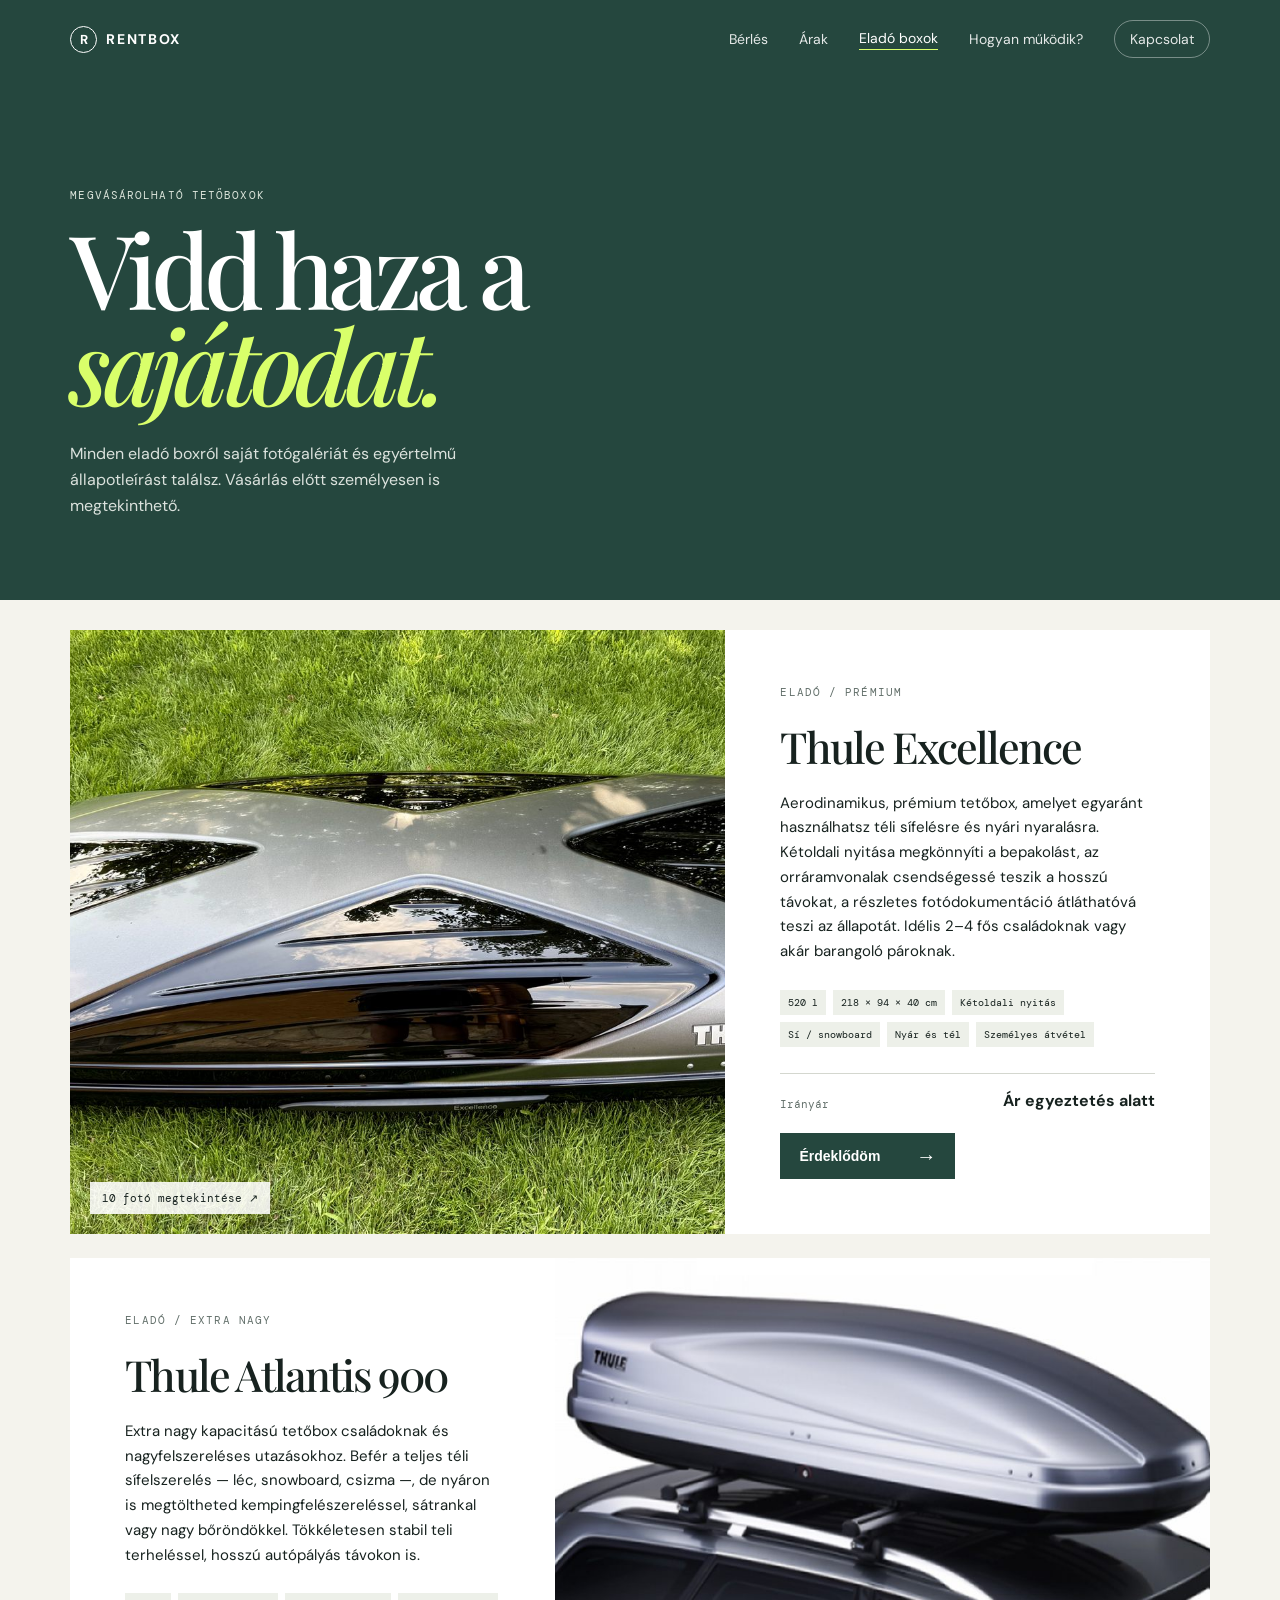
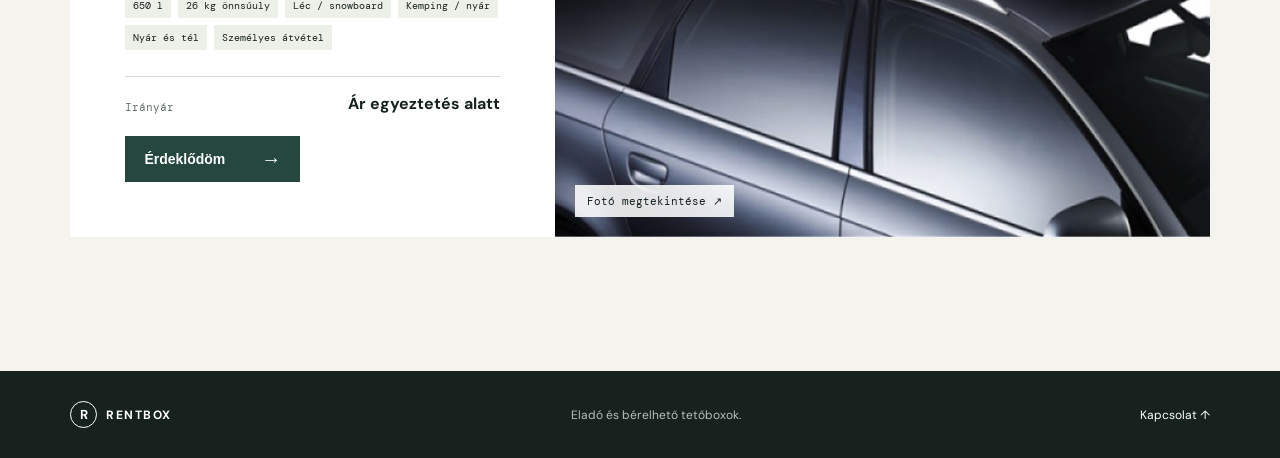
==== elado.html @ 65884060 "Initial commit: RentBox — Thule tetőbox bérlő és eladó weboldal" ====
<!doctype html>
<html lang="hu">
  <head>
    <meta charset="UTF-8" />
    <meta name="viewport" content="width=device-width, initial-scale=1.0" />
    <meta name="description" content="Eladó Thule tetőboxok a RENTBOX kínálatából." />
    <title>Eladó tetőboxok — RENTBOX</title>
    <link rel="stylesheet" href="styles.css" />
  </head>
  <body class="sales-page">
    <header class="site-header">
      <a class="brand" href="index.html" aria-label="Rentbox főoldal"><span class="brand-mark">R</span>RENTBOX</a>
      <button class="nav-toggle" type="button" aria-expanded="false" aria-controls="navigation"><span></span><span></span></button>
      <nav id="navigation"><a href="index.html#boxok">Bérlés</a><a href="index.html#arak">Árak</a><a href="elado.html" class="nav-active">Eladó boxok</a><a href="index.html#hogyan">Hogyan működik?</a><a href="index.html#kapcsolat" class="nav-contact">Kapcsolat</a></nav>
    </header>
    <main>
      <section class="sales-hero"><p class="eyebrow">MEGVÁSÁROLHATÓ TETŐBOXOK</p><h1>Vidd haza a<br /><em>sajátodat.</em></h1><p>Minden eladó boxról saját fotógalériát és egyértelmű állapotleírást találsz. Vásárlás előtt személyesen is megtekinthető.</p></section>
      <section class="sales-list">
        <article class="sale-item">
          <button class="sale-photo gallery-open" data-gallery="excellence" type="button"><img src="images/web/IMG_8900.jpg" alt="Thule Excellence tetőbox" /><span>10 fotó megtekintése ↗</span></button>
          <div class="sale-copy"><p class="eyebrow">ELADÓ / PRÉMIUM</p><h2>Thule Excellence</h2><p class="sale-description">Aerodinamikus, prémium tetőbox, amelyet egyaránt használhatsz téli sífelésre és nyári nyaralásra. Kétoldali nyitása megkönnyíti a bepakolást, az orráramvonalak csendségessé teszik a hosszú távokat, a részletes fotódokumentáció átláthatóvá teszi az állapotát. Idélis 2–4 fős családoknak vagy akár barangoló pároknak.</p><div class="sale-meta"><span>520 l</span><span>218 × 94 × 40 cm</span><span>Kétoldali nyitás</span><span>Sí / snowboard</span><span>Nyár és tél</span><span>Személyes átvétel</span></div><div class="sale-price"><span>Irányár</span><strong>Ár egyeztetés alatt</strong></div><button class="button button-dark sale-inquiry" data-product="Thule Excellence" type="button">Érdeklődöm <span>→</span></button></div>
        </article>
        <article class="sale-item alternate">
          <button class="sale-photo gallery-open" data-gallery="atlantis" type="button"><img src="images/web/atlantis-900.jpg" alt="Thule Atlantis 900 tetőbox" /><span>Fotó megtekintése ↗</span></button>
          <div class="sale-copy"><p class="eyebrow">ELADÓ / EXTRA NAGY</p><h2>Thule Atlantis 900</h2><p class="sale-description">Extra nagy kapacitású tetőbox családoknak és nagyfelszereléses utazásokhoz. Befér a teljes téli sífelszerelés — léc, snowboard, csizma —, de nyáron is megtöltheted kempingfelészereléssel, sátrankal vagy nagy bőröndökkel. Tökkéletesen stabil teli terheléssel, hosszú autópályás távokon is.</p><div class="sale-meta"><span>650 l</span><span>26 kg önnsúuly</span><span>Léc / snowboard</span><span>Kemping / nyár</span><span>Nyár és tél</span><span>Személyes átvétel</span></div><div class="sale-price"><span>Irányár</span><strong>Ár egyeztetés alatt</strong></div><button class="button button-dark sale-inquiry" data-product="Thule Atlantis 900" type="button">Érdeklődöm <span>→</span></button></div>
        </article>
      </section>
    </main>
    <footer><a class="brand" href="index.html"><span class="brand-mark">R</span>RENTBOX</a><p>Eladó és bérelhető tetőboxok.</p><a href="index.html#kapcsolat">Kapcsolat ↑</a></footer>
    <dialog class="image-modal" id="image-modal"><button class="modal-close" type="button" aria-label="Kép bezárása">×</button><button class="gallery-nav gallery-prev" type="button" aria-label="Előző kép">←</button><img src="" alt="" /><button class="gallery-nav gallery-next" type="button" aria-label="Következő kép">→</button><p class="gallery-counter"></p></dialog>
    <script src="script.js"></script>
  </body>
</html>
---- styles.css ----
@import url('https://fonts.googleapis.com/css2?family=DM+Mono&family=DM+Sans:opsz,wght@9..40,400;9..40,500;9..40,600;9..40,700&family=Playfair+Display:ital,wght@0,500;0,600;1,500;1,600&display=swap');
:root{--ink:#17221f;--paper:#f4f3ed;--green:#25473e;--acid:#d9ff6a;--line:#d4d7cf;--muted:#63706b}*{box-sizing:border-box}html{scroll-behavior:smooth}body{margin:0;background:var(--paper);color:var(--ink);font-family:'DM Sans',sans-serif}a{color:inherit;text-decoration:none}.site-header{height:78px;display:flex;align-items:center;justify-content:space-between;padding:0 5.5vw;position:absolute;width:100%;z-index:5;color:#fff}.brand{font-weight:700;letter-spacing:.12em;font-size:14px;display:flex;align-items:center;gap:9px}.brand-mark{height:27px;width:27px;border:1px solid currentColor;border-radius:50%;display:grid;place-items:center;font-size:13px;letter-spacing:0}nav{display:flex;align-items:center;gap:31px;font-size:14px}nav a{opacity:.88}nav a:hover{opacity:1}.nav-contact{border:1px solid #ffffff70;border-radius:20px;padding:9px 15px}.nav-toggle{display:none}.hero{height:min(790px,100svh);min-height:620px;position:relative;color:white;overflow:hidden}.hero-photo{position:absolute;inset:0;background:url('https://images.unsplash.com/photo-1504215680853-026ed2a45def?auto=format&fit=crop&w=2000&q=85') center/cover;animation:drift 16s ease-in-out infinite alternate}.hero-overlay{position:absolute;inset:0;background:linear-gradient(90deg,rgba(13,27,23,.82) 0%,rgba(13,27,23,.47) 44%,rgba(13,27,23,.08) 75%),linear-gradient(0deg,rgba(13,27,23,.25),transparent 40%)}.hero-content{position:relative;z-index:1;padding:clamp(155px,23vh,210px) 5.5vw 0;max-width:810px}.eyebrow{font:11px 'DM Mono',monospace;letter-spacing:.1em;color:var(--muted);margin:0 0 18px}.eyebrow.light{color:#dce5db}.hero h1,h2{font-family:'Playfair Display',serif;font-weight:500;letter-spacing:-.045em}.hero h1{font-size:clamp(54px,7vw,102px);line-height:.99;margin:0}.hero h1 em{color:var(--acid);font-weight:500}.hero-copy{font-size:17px;line-height:1.6;max-width:490px;margin:29px 0 35px;color:#edf2eb}.button{display:inline-flex;align-items:center;gap:36px;padding:15px 19px;font-size:14px;font-weight:600;border:0;cursor:pointer;transition:transform .25s,background .25s}.button:hover{transform:translateY(-3px)}.button span{font-size:20px;line-height:12px}.button-light{background:var(--acid);color:var(--ink)}.button-dark{background:var(--green);color:#fff}.scroll-note{position:absolute;z-index:1;bottom:35px;left:5.5vw;font:10px 'DM Mono';letter-spacing:.08em;display:flex;align-items:center;gap:12px}.scroll-note span{width:35px;height:1px;background:#fff}.section-padding{padding:116px 5.5vw}.intro{background:#e9ece3}.intro-grid{display:grid;grid-template-columns:1fr 1fr;gap:12vw;align-items:end}.intro h2,.section-heading h2,.contact h2{font-size:clamp(41px,5vw,72px);line-height:1.04;margin:0}.intro-grid p{font-size:18px;line-height:1.65;max-width:470px;margin:0}.boxes{padding-bottom:76px}.section-heading{display:flex;justify-content:space-between;gap:50px;align-items:end;margin-bottom:48px}.section-heading>p{max-width:350px;font-size:14px;line-height:1.6;color:var(--muted);margin:0}.product-grid{display:grid;grid-template-columns:1fr 1fr;gap:20px}.product-card{padding:20px;background:#fff}.product-visual{height:310px;position:relative;overflow:hidden;isolation:isolate}.visual-excellence{background:linear-gradient(145deg,#d6dfd6,#a8b9ae)}.visual-atlantis{background:linear-gradient(145deg,#cdd2cc,#9da9a0)}.product-visual:after{content:'';position:absolute;inset:auto -10% -18%;height:45%;background:#193b32;transform:rotate(-7deg);z-index:-1}.product-number{font:12px 'DM Mono';position:absolute;top:17px;left:17px}.roofbox-shape{position:absolute;width:69%;height:35%;border-radius:65% 42% 25% 18%/90% 87% 20% 25%;background:linear-gradient(155deg,#4f5955,#111918 60%,#52635c);top:30%;left:16%;transform:rotate(-8deg);box-shadow:0 24px 23px #10251d75}.visual-atlantis .roofbox-shape{width:75%;height:42%;top:27%;left:11%;border-radius:53% 34% 19% 16%/85% 90% 19% 30%;background:linear-gradient(160deg,#485451,#121b19 64%,#3d4b46)}.roofbox-shape:before{content:'';position:absolute;inset:9% 4% 18%;border-radius:inherit;background:linear-gradient(180deg,#6e7973,#273330 52%,#101514)}.roofbox-shape i{position:absolute;height:4px;width:61%;background:#a5b8aa;bottom:3px;left:22%;transform:skew(-35deg);z-index:1}.product-details{display:flex;justify-content:space-between;align-items:end;padding:22px 0 16px;border-bottom:1px solid var(--line)}.product-details .eyebrow{margin:0 0 8px}.product-details h3{font-size:25px;letter-spacing:-.045em;margin:0}.arrow{font-size:24px}.specs{display:flex;flex-wrap:wrap;gap:8px;padding:16px 0}.specs span{font:10px 'DM Mono';padding:6px 8px;background:#edf0e9;color:#44514c}.text-link{border:0;background:none;padding:0 0 2px;border-bottom:1px solid var(--ink);font:600 14px 'DM Sans';cursor:pointer}.text-link span{margin-left:20px}.product-desc{font-size:13px;line-height:1.65;color:var(--muted);margin:12px 0 0;padding-bottom:12px;border-bottom:1px solid var(--line)}.product-note{font-size:12px;color:var(--muted);line-height:1.6;margin:28px 0 0}.steps{background:var(--green);color:#fff}.steps h2{font-size:clamp(39px,5vw,68px);max-width:650px;line-height:1.05;margin:0 0 70px}.steps-grid{display:grid;grid-template-columns:repeat(3,1fr);border-top:1px solid #ffffff40}.steps-grid article{padding:25px 30px 0 0;min-height:190px;border-right:1px solid #ffffff40}.steps-grid article+article{padding-left:30px}.steps-grid article:last-child{border:0}.steps-grid span{font:11px 'DM Mono';color:var(--acid)}.steps-grid h3{font-size:22px;margin:27px 0 10px}.steps-grid p{margin:0;font-size:14px;line-height:1.6;color:#d5ddd8;max-width:270px}.contact{display:grid;grid-template-columns:1fr 1fr;gap:11vw;background:#e9ece3}.contact-copy{max-width:410px;font-size:16px;line-height:1.7}.inquiry-form{display:flex;flex-direction:column;gap:17px}.inquiry-form label{font:12px 'DM Mono';display:flex;flex-direction:column;gap:8px}.inquiry-form input,.inquiry-form textarea{background:transparent;border:0;border-bottom:1px solid #9ba7a0;border-radius:0;font:15px 'DM Sans';padding:7px 0;outline:none}.inquiry-form input:focus,.inquiry-form textarea:focus{border-color:var(--green)}.form-row{display:grid;grid-template-columns:1fr 1fr;gap:23px}.form-hint{font-size:12px;line-height:1.5;color:var(--muted);margin:0 0 5px}footer{display:flex;align-items:center;justify-content:space-between;padding:30px 5.5vw;background:#17221f;color:#fff;font-size:12px}footer .brand{font-size:12px}footer p{margin:0;color:#b6c0ba}@keyframes drift{to{transform:scale(1.045)}}.reveal{animation:enter .7s ease-out both}@keyframes enter{from{opacity:0;transform:translateY(18px)}to{opacity:1;transform:none}}@media(max-width:700px){.site-header{height:66px;padding:0 22px}.nav-toggle{display:flex;flex-direction:column;gap:5px;border:0;background:transparent;padding:8px}.nav-toggle span{display:block;width:22px;height:1px;background:#fff}nav{display:none;position:absolute;top:58px;right:20px;background:#fff;color:var(--ink);padding:18px;flex-direction:column;align-items:stretch;gap:13px;box-shadow:0 10px 35px #0003}nav.open{display:flex}.nav-contact{border-color:var(--line)}.hero{min-height:660px}.hero-content{padding:155px 22px 0}.hero h1{font-size:57px}.hero-copy{font-size:15px}.scroll-note{left:22px}.section-padding{padding:75px 22px}.intro-grid,.contact{grid-template-columns:1fr;gap:30px}.intro h2,.section-heading h2,.contact h2{font-size:43px}.intro-grid p{font-size:16px}.section-heading{display:block;margin-bottom:28px}.section-heading>p{margin-top:20px}.product-grid{grid-template-columns:1fr;gap:15px}.product-visual{height:250px}.steps h2{margin-bottom:45px}.steps-grid{grid-template-columns:1fr}.steps-grid article,.steps-grid article+article{border-right:0;border-bottom:1px solid #ffffff40;padding:25px 0;min-height:0}.steps-grid article:last-child{border-bottom:0}.contact{gap:46px}.form-row{gap:15px}footer{padding:27px 22px;align-items:flex-start;gap:16px;flex-wrap:wrap}footer p{order:3;flex-basis:100%}}
/* Saját termékfotók */
.hero-photo{background-image:url('images/ThuleExcellence/IMG_8676.JPEG');background-position:center 56%}
.product-visual{background:#e7e9e3}
.product-visual::after{display:none}
.product-visual img{width:100%;height:100%;object-fit:cover;display:block;transition:transform .5s ease}
.product-card:hover .product-visual img{transform:scale(1.035)}
.visual-excellence img{object-position:center 55%}
.visual-atlantis img{object-position:center}
.product-number{z-index:1;padding:5px 7px;background:#ffffffcf}

.sales-page{background:#f4f3ed}.sales-header{height:80px;padding:0 5.5vw;display:flex;align-items:center;justify-content:space-between;background:var(--green);color:#fff}.back-link{font-size:13px}.sales-hero{padding:110px 5.5vw 80px;background:var(--green);color:#fff}.sales-hero .eyebrow{color:#dce5db}.sales-hero h1{font:500 clamp(55px,8vw,110px)/.94 'Playfair Display';letter-spacing:-.065em;margin:0}.sales-hero h1 em{color:var(--acid)}.sales-hero>p:last-child{max-width:440px;color:#dbe2dd;line-height:1.65;margin:28px 0 0}.sales-list{padding:30px 5.5vw 110px}.sale-item{display:grid;grid-template-columns:1.15fr .85fr;min-height:490px;background:#fff;margin-bottom:24px}.sale-item.alternate{direction:rtl}.sale-item.alternate>*{direction:ltr}.sale-photo{border:0;padding:0;position:relative;overflow:hidden;background:#d7ded7;cursor:zoom-in}.sale-photo img{width:100%;height:100%;object-fit:cover;display:block;transition:transform .55s ease}.sale-photo:hover img{transform:scale(1.04)}.sale-photo span{position:absolute;left:20px;bottom:20px;padding:9px 12px;background:#ffffffdf;color:var(--ink);font:11px 'DM Mono'}.sale-copy{padding:55px;display:flex;flex-direction:column;align-items:flex-start}.sale-copy h2{font-size:43px;margin:0 0 16px}.sale-description{font-size:15px;line-height:1.65;max-width:390px;margin:0}.sale-meta{display:flex;flex-wrap:wrap;gap:7px;margin:26px 0}.sale-meta span{font:10px 'DM Mono';background:#edf0e9;padding:6px 8px}.sale-price{width:100%;border-top:1px solid var(--line);padding:16px 0 22px;margin-top:auto;display:flex;justify-content:space-between;align-items:end}.sale-price span{font:11px 'DM Mono';color:var(--muted)}.sale-price strong{font-size:16px}@media(max-width:700px){.sales-header{padding:0 22px}.sales-hero{padding:75px 22px 65px}.sales-list{padding:16px 22px 70px}.sale-item,.sale-item.alternate{grid-template-columns:1fr;direction:ltr}.sale-photo{height:300px}.sale-copy{padding:31px 24px;min-height:360px}.sale-copy h2{font-size:36px}}

.product-card>.text-link{margin:4px 16px 0 0}.gallery-open{color:var(--green)}.image-modal{position:relative}.gallery-nav{position:absolute;top:50%;transform:translateY(-50%);width:42px;height:42px;border:1px solid #ffffff85;border-radius:50%;background:#17221fba;color:white;font-size:20px;cursor:pointer}.gallery-prev{left:-60px}.gallery-next{right:-60px}.gallery-counter{position:absolute;bottom:-34px;left:0;right:0;color:white;text-align:center;font:11px 'DM Mono';margin:0}@media(max-width:700px){.gallery-prev{left:8px}.gallery-next{right:8px}.gallery-nav{top:auto;bottom:8px;transform:none;width:36px;height:36px}}

/* A dialogusnak saját méret kell: különben a százalékos képméret nullára zsugorodhat. */
.image-modal{width:min(90vw,1050px);height:min(82vh,720px);margin:0;display:none;place-items:center;position:fixed;top:50%;left:50%;transform:translate(-50%,-50%)}
.image-modal[open]{display:grid}
.image-modal img{width:100%;height:100%;max-width:none;max-height:none;object-fit:contain;background:#17221f}
@media(max-width:700px){.image-modal{width:94vw;height:72vh}}

.pricing{background:#fff}.price-grid{display:grid;grid-template-columns:1fr 1fr .85fr;gap:14px}.price-card,.deposit-card{padding:28px;min-height:337px;border:1px solid var(--line);display:flex;flex-direction:column;align-items:flex-start}.price-card.featured{background:var(--green);border-color:var(--green);color:#fff;position:relative}.price-card .eyebrow{margin-bottom:31px}.featured .eyebrow{color:#dce5db}.price-card h3{font:600 43px 'DM Sans';letter-spacing:-.07em;margin:0 0 8px}.price-card h3 small{font:12px 'DM Mono';letter-spacing:0;color:var(--muted)}.featured h3 small{color:#c6d5cc}.longer{font-size:13px;color:var(--muted);margin:0 0 25px}.featured .longer{color:#c6d5cc}.price-card ul{list-style:none;padding:17px 0 0;margin:0 0 25px;border-top:1px solid var(--line);width:100%;font-size:13px;line-height:2}.featured ul{border-color:#ffffff3b}.price-card .text-link{margin-top:auto}.featured .text-link{border-color:#fff;color:#fff}.price-badge{position:absolute;right:17px;top:17px;background:var(--acid);color:var(--ink);font:9px 'DM Mono';padding:6px}.deposit-card{background:#e9ece3}.deposit-icon{font-size:42px;color:var(--green);line-height:1;margin-bottom:auto}.deposit-card strong{font:600 35px 'DM Sans';letter-spacing:-.06em;margin:2px 0 15px}.deposit-card p:not(.eyebrow){font-size:13px;line-height:1.6;margin:0 0 auto}.deposit-detail{font:10px 'DM Mono';line-height:1.5;padding-top:16px;border-top:1px solid #bfc9c0;width:100%}

/* Interaktív, prémium részletek */
.page-loader{position:fixed;inset:0;z-index:100;background:var(--green);display:grid;place-items:center;transition:opacity .65s ease,visibility .65s ease}.page-loader .brand-mark{color:var(--acid);width:54px;height:54px;font-size:22px;animation:loaderPulse 1.1s ease-in-out infinite}.page-loader.is-hidden{opacity:0;visibility:hidden}.site-header{transition:background .35s,backdrop-filter .35s,height .35s}.site-header.is-scrolled{position:fixed;height:66px;background:#17221fec;backdrop-filter:blur(12px)}.hero-orbit{position:absolute;right:5.5vw;bottom:42px;width:100px;height:100px;border:1px solid #ffffff85;border-radius:50%;z-index:1;display:grid;place-items:center;animation:spin 14s linear infinite}.hero-orbit span{position:absolute;inset:7px;display:grid;place-items:center;font:8px 'DM Mono';letter-spacing:.15em;line-height:1;word-spacing:65px;text-align:center}.hero-orbit b{font-size:22px;font-weight:400}.image-open{display:block;width:100%;height:100%;padding:0;border:0;background:none;cursor:zoom-in}.image-modal{padding:0;border:0;background:transparent;max-width:min(90vw,1050px);overflow:visible}.image-modal::backdrop{background:#101916e8;backdrop-filter:blur(7px)}.image-modal img{display:block;max-width:100%;max-height:82vh;object-fit:contain}.modal-close{position:absolute;right:-12px;top:-12px;width:38px;height:38px;border:0;border-radius:50%;background:var(--acid);font-size:28px;line-height:1;cursor:pointer}.product-card{transition:transform .35s ease,box-shadow .35s ease}.product-card:hover{transform:translateY(-7px);box-shadow:0 18px 36px #13251d18}.reveal{opacity:0;transform:translateY(25px);animation:none}.reveal.is-visible{animation:enter .7s ease-out both}@keyframes spin{to{transform:rotate(360deg)}}@keyframes loaderPulse{50%{transform:scale(.75);opacity:.55}}@media(max-width:700px){.hero-orbit{right:22px;bottom:28px;width:74px;height:74px}.hero-orbit span{font-size:6px}.scroll-note{bottom:56px}.image-modal{max-width:94vw}.modal-close{right:0;top:-45px}}
@media(max-width:900px){.price-grid{grid-template-columns:1fr 1fr}.deposit-card{grid-column:span 2;min-height:230px}}@media(max-width:560px){.price-grid{grid-template-columns:1fr}.deposit-card{grid-column:auto;min-height:260px}.price-card,.deposit-card{padding:23px;min-height:305px}}

/* Aktív oldal nav link kiemelés */
nav a.nav-active { opacity: 1; border-bottom: 1.5px solid var(--acid); padding-bottom: 2px; }

/* sales-page: a header felett a sales-hero sötétzöld háttere van, ezért az absolute pozíció rendben van */
.sales-page .site-header { position: relative; background: var(--green); }
.sales-page .site-header.is-scrolled { position: sticky; top: 0; }

/* ── Hero trust bar ── */
.hero-trust { display: flex; flex-wrap: wrap; gap: 20px; margin-top: 28px; }
.hero-trust span { font: 11px 'DM Mono', monospace; letter-spacing: .06em; color: #d5ddd8; opacity: .9; }

/* ── Intro feature grid ── */
.feature-list { display: flex; flex-direction: column; gap: 24px; }
.feature-item { display: flex; flex-direction: column; gap: 4px; }
.feature-item strong { font: 600 15px 'DM Sans'; color: var(--ink); }
.feature-item p { margin: 0; font-size: 14px; line-height: 1.55; color: var(--muted); }

/* ── Product image hover overlay (zoom jelzés) ── */
.image-open { position: relative; }
.image-open::after { content: '\2197 Fot\00f3k'; position: absolute; bottom: 12px; right: 12px; background: rgba(23,34,31,.78); color: #fff; font: 11px 'DM Mono'; letter-spacing: .05em; padding: 6px 10px; opacity: 0; transition: opacity .25s; pointer-events: none; }
.product-card:hover .image-open::after { opacity: 1; }

/* ── Testimonials szekció ── */
.testimonials { background: var(--green); }
.testimonials .eyebrow { color: var(--acid); }
.testimonials-grid { display: grid; grid-template-columns: repeat(3, 1fr); gap: 20px; margin-top: 40px; }
.testimonial-card { margin: 0; padding: 28px; background: rgba(255,255,255,.06); border: 1px solid rgba(255,255,255,.12); border-radius: 2px; display: flex; flex-direction: column; gap: 20px; transition: background .25s, transform .25s; }
.testimonial-card:hover { background: rgba(255,255,255,.1); transform: translateY(-4px); }
.testimonial-card p { margin: 0; font-size: 15px; line-height: 1.7; color: #dde6de; font-style: italic; flex: 1; }
.testimonial-card cite { font: 11px 'DM Mono'; letter-spacing: .06em; color: var(--acid); font-style: normal; }

/* ── Árak kártya hover (nem-featured) ── */
.price-card:not(.featured) { box-shadow: 0 2px 12px rgba(19,37,29,.06); transition: box-shadow .25s, transform .25s; }
.price-card:not(.featured):hover { box-shadow: 0 10px 32px rgba(19,37,29,.13); transform: translateY(-4px); }

/* ── Steps: szám és link ── */
.step-num { font: 11px 'DM Mono'; color: var(--acid); }
.step-link { display: inline-block; margin-top: 14px; font: 600 13px 'DM Sans'; color: var(--acid); opacity: .85; transition: opacity .2s; }
.step-link:hover { opacity: 1; }

/* ── Reszponzív: új elemek mobilon ── */
@media(max-width: 700px) {
  .hero-trust { gap: 12px; }
  .testimonials-grid { grid-template-columns: 1fr; }
  .testimonial-card { padding: 22px; }
  .feature-list { gap: 20px; }
}
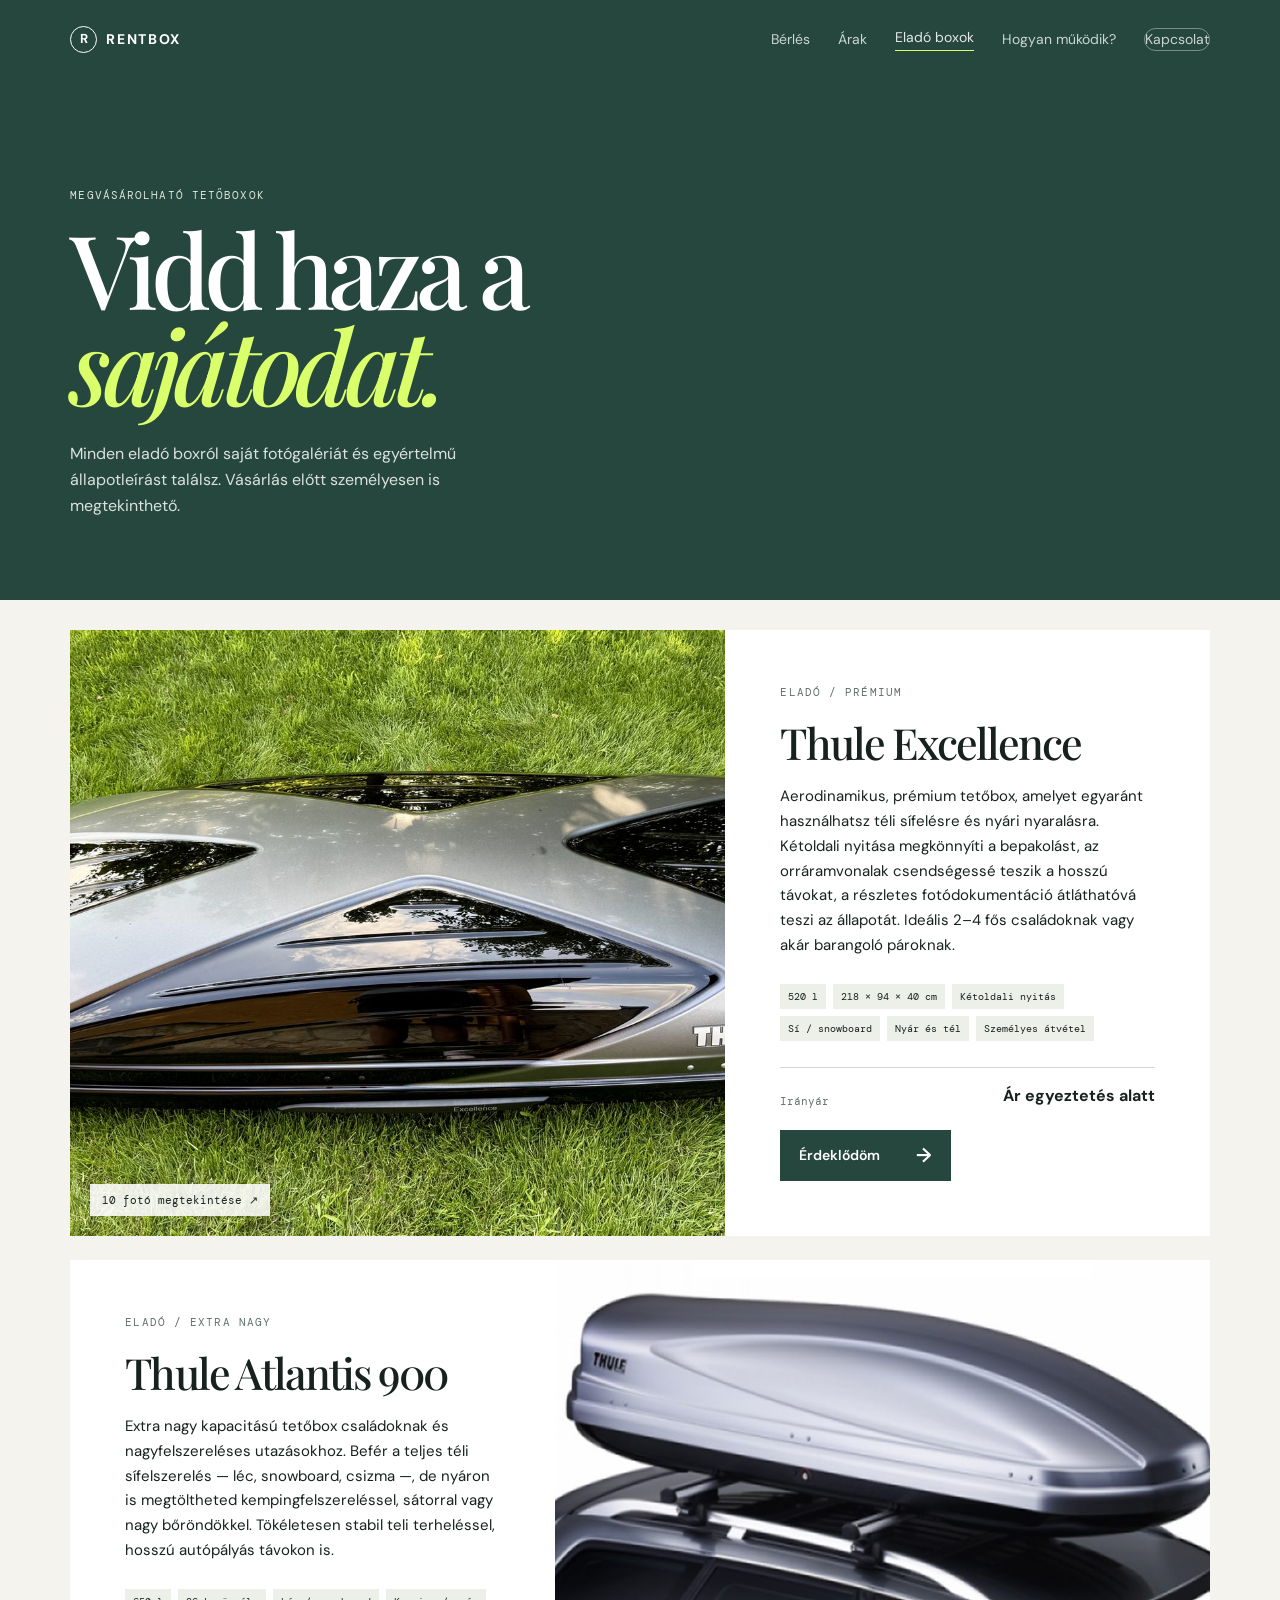
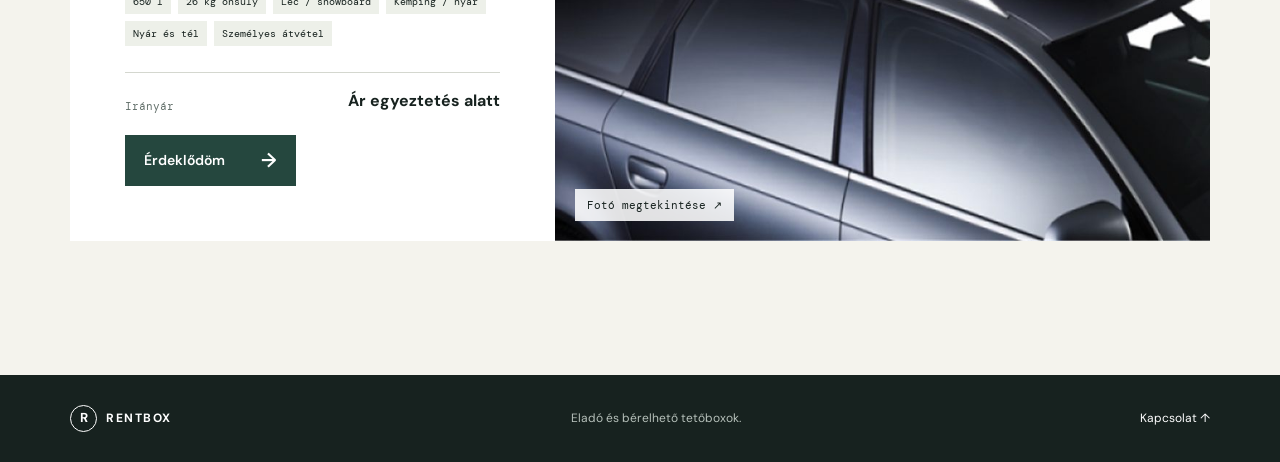
==== commit b00c47f6: "feat: Bootstrap 5.3 integráció — reszponzív grid, navbar collapse, tablet breakpoint" ====
--- a/elado.html
+++ b/elado.html
@@ -5,29 +5,97 @@
     <meta name="viewport" content="width=device-width, initial-scale=1.0" />
     <meta name="description" content="Eladó Thule tetőboxok a RENTBOX kínálatából." />
     <title>Eladó tetőboxok — RENTBOX</title>
+    <link rel="stylesheet" href="https://cdn.jsdelivr.net/npm/bootstrap@5.3.3/dist/css/bootstrap.min.css" integrity="sha384-QWTKZyjpPEjISv5WaRU9OFeRpok6YctnYmDr5pNlyT2bRjXh0JMhjY6hW+ALEwIH" crossorigin="anonymous" />
     <link rel="stylesheet" href="styles.css" />
   </head>
   <body class="sales-page">
-    <header class="site-header">
-      <a class="brand" href="index.html" aria-label="Rentbox főoldal"><span class="brand-mark">R</span>RENTBOX</a>
-      <button class="nav-toggle" type="button" aria-expanded="false" aria-controls="navigation"><span></span><span></span></button>
-      <nav id="navigation"><a href="index.html#boxok">Bérlés</a><a href="index.html#arak">Árak</a><a href="elado.html" class="nav-active">Eladó boxok</a><a href="index.html#hogyan">Hogyan működik?</a><a href="index.html#kapcsolat" class="nav-contact">Kapcsolat</a></nav>
+
+    <!-- ── Navbar ── -->
+    <header class="site-header navbar navbar-expand-lg navbar-dark">
+      <a class="brand navbar-brand" href="index.html" aria-label="Rentbox főoldal"><span class="brand-mark">R</span>RENTBOX</a>
+      <button class="navbar-toggler nav-toggle border-0 p-0" type="button"
+        data-bs-toggle="collapse" data-bs-target="#navigation"
+        aria-expanded="false" aria-controls="navigation" aria-label="Navigáció megnyitása">
+        <span></span><span></span>
+      </button>
+      <div class="collapse navbar-collapse" id="navigation">
+        <nav class="navbar-nav ms-auto align-items-lg-center">
+          <a class="nav-link" href="index.html#boxok">Bérlés</a>
+          <a class="nav-link" href="index.html#arak">Árak</a>
+          <a class="nav-link nav-active" href="elado.html">Eladó boxok</a>
+          <a class="nav-link" href="index.html#hogyan">Hogyan működik?</a>
+          <a class="nav-link nav-contact" href="index.html#kapcsolat">Kapcsolat</a>
+        </nav>
+      </div>
     </header>
+
     <main>
-      <section class="sales-hero"><p class="eyebrow">MEGVÁSÁROLHATÓ TETŐBOXOK</p><h1>Vidd haza a<br /><em>sajátodat.</em></h1><p>Minden eladó boxról saját fotógalériát és egyértelmű állapotleírást találsz. Vásárlás előtt személyesen is megtekinthető.</p></section>
+      <section class="sales-hero">
+        <p class="eyebrow">MEGVÁSÁROLHATÓ TETŐBOXOK</p>
+        <h1>Vidd haza a<br /><em>sajátodat.</em></h1>
+        <p>Minden eladó boxról saját fotógalériát és egyértelmű állapotleírást találsz. Vásárlás előtt személyesen is megtekinthető.</p>
+      </section>
+
       <section class="sales-list">
         <article class="sale-item">
-          <button class="sale-photo gallery-open" data-gallery="excellence" type="button"><img src="images/web/IMG_8900.jpg" alt="Thule Excellence tetőbox" /><span>10 fotó megtekintése ↗</span></button>
-          <div class="sale-copy"><p class="eyebrow">ELADÓ / PRÉMIUM</p><h2>Thule Excellence</h2><p class="sale-description">Aerodinamikus, prémium tetőbox, amelyet egyaránt használhatsz téli sífelésre és nyári nyaralásra. Kétoldali nyitása megkönnyíti a bepakolást, az orráramvonalak csendségessé teszik a hosszú távokat, a részletes fotódokumentáció átláthatóvá teszi az állapotát. Idélis 2–4 fős családoknak vagy akár barangoló pároknak.</p><div class="sale-meta"><span>520 l</span><span>218 × 94 × 40 cm</span><span>Kétoldali nyitás</span><span>Sí / snowboard</span><span>Nyár és tél</span><span>Személyes átvétel</span></div><div class="sale-price"><span>Irányár</span><strong>Ár egyeztetés alatt</strong></div><button class="button button-dark sale-inquiry" data-product="Thule Excellence" type="button">Érdeklődöm <span>→</span></button></div>
+          <button class="sale-photo gallery-open" data-gallery="excellence" type="button">
+            <img src="images/web/IMG_8900.jpg" alt="Thule Excellence tetőbox" />
+            <span>10 fotó megtekintése ↗</span>
+          </button>
+          <div class="sale-copy">
+            <p class="eyebrow">ELADÓ / PRÉMIUM</p>
+            <h2>Thule Excellence</h2>
+            <p class="sale-description">Aerodinamikus, prémium tetőbox, amelyet egyaránt használhatsz téli sífelésre és nyári nyaralásra. Kétoldali nyitása megkönnyíti a bepakolást, az orráramvonalak csendségessé teszik a hosszú távokat, a részletes fotódokumentáció átláthatóvá teszi az állapotát. Ideális 2–4 fős családoknak vagy akár barangoló pároknak.</p>
+            <div class="sale-meta">
+              <span>520 l</span><span>218 × 94 × 40 cm</span><span>Kétoldali nyitás</span>
+              <span>Sí / snowboard</span><span>Nyár és tél</span><span>Személyes átvétel</span>
+            </div>
+            <div class="sale-price">
+              <span>Irányár</span>
+              <strong>Ár egyeztetés alatt</strong>
+            </div>
+            <button class="button button-dark sale-inquiry" data-product="Thule Excellence" type="button">Érdeklődöm <span>→</span></button>
+          </div>
         </article>
+
         <article class="sale-item alternate">
-          <button class="sale-photo gallery-open" data-gallery="atlantis" type="button"><img src="images/web/atlantis-900.jpg" alt="Thule Atlantis 900 tetőbox" /><span>Fotó megtekintése ↗</span></button>
-          <div class="sale-copy"><p class="eyebrow">ELADÓ / EXTRA NAGY</p><h2>Thule Atlantis 900</h2><p class="sale-description">Extra nagy kapacitású tetőbox családoknak és nagyfelszereléses utazásokhoz. Befér a teljes téli sífelszerelés — léc, snowboard, csizma —, de nyáron is megtöltheted kempingfelészereléssel, sátrankal vagy nagy bőröndökkel. Tökkéletesen stabil teli terheléssel, hosszú autópályás távokon is.</p><div class="sale-meta"><span>650 l</span><span>26 kg önnsúuly</span><span>Léc / snowboard</span><span>Kemping / nyár</span><span>Nyár és tél</span><span>Személyes átvétel</span></div><div class="sale-price"><span>Irányár</span><strong>Ár egyeztetés alatt</strong></div><button class="button button-dark sale-inquiry" data-product="Thule Atlantis 900" type="button">Érdeklődöm <span>→</span></button></div>
+          <button class="sale-photo gallery-open" data-gallery="atlantis" type="button">
+            <img src="images/web/atlantis-900.jpg" alt="Thule Atlantis 900 tetőbox" />
+            <span>Fotó megtekintése ↗</span>
+          </button>
+          <div class="sale-copy">
+            <p class="eyebrow">ELADÓ / EXTRA NAGY</p>
+            <h2>Thule Atlantis 900</h2>
+            <p class="sale-description">Extra nagy kapacitású tetőbox családoknak és nagyfelszereléses utazásokhoz. Befér a teljes téli sífelszerelés — léc, snowboard, csizma —, de nyáron is megtöltheted kempingfelszereléssel, sátorral vagy nagy bőröndökkel. Tökéletesen stabil teli terheléssel, hosszú autópályás távokon is.</p>
+            <div class="sale-meta">
+              <span>650 l</span><span>26 kg önsúly</span><span>Léc / snowboard</span>
+              <span>Kemping / nyár</span><span>Nyár és tél</span><span>Személyes átvétel</span>
+            </div>
+            <div class="sale-price">
+              <span>Irányár</span>
+              <strong>Ár egyeztetés alatt</strong>
+            </div>
+            <button class="button button-dark sale-inquiry" data-product="Thule Atlantis 900" type="button">Érdeklődöm <span>→</span></button>
+          </div>
         </article>
       </section>
     </main>
-    <footer><a class="brand" href="index.html"><span class="brand-mark">R</span>RENTBOX</a><p>Eladó és bérelhető tetőboxok.</p><a href="index.html#kapcsolat">Kapcsolat ↑</a></footer>
-    <dialog class="image-modal" id="image-modal"><button class="modal-close" type="button" aria-label="Kép bezárása">×</button><button class="gallery-nav gallery-prev" type="button" aria-label="Előző kép">←</button><img src="" alt="" /><button class="gallery-nav gallery-next" type="button" aria-label="Következő kép">→</button><p class="gallery-counter"></p></dialog>
+
+    <footer>
+      <a class="brand" href="index.html"><span class="brand-mark">R</span>RENTBOX</a>
+      <p>Eladó és bérelhető tetőboxok.</p>
+      <a href="index.html#kapcsolat">Kapcsolat ↑</a>
+    </footer>
+
+    <dialog class="image-modal" id="image-modal">
+      <button class="modal-close" type="button" aria-label="Kép bezárása">×</button>
+      <button class="gallery-nav gallery-prev" type="button" aria-label="Előző kép">←</button>
+      <img src="" alt="" />
+      <button class="gallery-nav gallery-next" type="button" aria-label="Következő kép">→</button>
+      <p class="gallery-counter"></p>
+    </dialog>
+
+    <script src="https://cdn.jsdelivr.net/npm/bootstrap@5.3.3/dist/js/bootstrap.bundle.min.js" integrity="sha384-YvpcrYf0tY3lHB60NNkmXc4s9bIOgUxi8T/jzmSXAWncMmFeBHHCf0BQpnuXVYP4" crossorigin="anonymous"></script>
     <script src="script.js"></script>
   </body>
 </html>
--- a/styles.css
+++ b/styles.css
@@ -1,77 +1,569 @@
+/* ── Google Fonts ── */
 @import url('https://fonts.googleapis.com/css2?family=DM+Mono&family=DM+Sans:opsz,wght@9..40,400;9..40,500;9..40,600;9..40,700&family=Playfair+Display:ital,wght@0,500;0,600;1,500;1,600&display=swap');
-:root{--ink:#17221f;--paper:#f4f3ed;--green:#25473e;--acid:#d9ff6a;--line:#d4d7cf;--muted:#63706b}*{box-sizing:border-box}html{scroll-behavior:smooth}body{margin:0;background:var(--paper);color:var(--ink);font-family:'DM Sans',sans-serif}a{color:inherit;text-decoration:none}.site-header{height:78px;display:flex;align-items:center;justify-content:space-between;padding:0 5.5vw;position:absolute;width:100%;z-index:5;color:#fff}.brand{font-weight:700;letter-spacing:.12em;font-size:14px;display:flex;align-items:center;gap:9px}.brand-mark{height:27px;width:27px;border:1px solid currentColor;border-radius:50%;display:grid;place-items:center;font-size:13px;letter-spacing:0}nav{display:flex;align-items:center;gap:31px;font-size:14px}nav a{opacity:.88}nav a:hover{opacity:1}.nav-contact{border:1px solid #ffffff70;border-radius:20px;padding:9px 15px}.nav-toggle{display:none}.hero{height:min(790px,100svh);min-height:620px;position:relative;color:white;overflow:hidden}.hero-photo{position:absolute;inset:0;background:url('https://images.unsplash.com/photo-1504215680853-026ed2a45def?auto=format&fit=crop&w=2000&q=85') center/cover;animation:drift 16s ease-in-out infinite alternate}.hero-overlay{position:absolute;inset:0;background:linear-gradient(90deg,rgba(13,27,23,.82) 0%,rgba(13,27,23,.47) 44%,rgba(13,27,23,.08) 75%),linear-gradient(0deg,rgba(13,27,23,.25),transparent 40%)}.hero-content{position:relative;z-index:1;padding:clamp(155px,23vh,210px) 5.5vw 0;max-width:810px}.eyebrow{font:11px 'DM Mono',monospace;letter-spacing:.1em;color:var(--muted);margin:0 0 18px}.eyebrow.light{color:#dce5db}.hero h1,h2{font-family:'Playfair Display',serif;font-weight:500;letter-spacing:-.045em}.hero h1{font-size:clamp(54px,7vw,102px);line-height:.99;margin:0}.hero h1 em{color:var(--acid);font-weight:500}.hero-copy{font-size:17px;line-height:1.6;max-width:490px;margin:29px 0 35px;color:#edf2eb}.button{display:inline-flex;align-items:center;gap:36px;padding:15px 19px;font-size:14px;font-weight:600;border:0;cursor:pointer;transition:transform .25s,background .25s}.button:hover{transform:translateY(-3px)}.button span{font-size:20px;line-height:12px}.button-light{background:var(--acid);color:var(--ink)}.button-dark{background:var(--green);color:#fff}.scroll-note{position:absolute;z-index:1;bottom:35px;left:5.5vw;font:10px 'DM Mono';letter-spacing:.08em;display:flex;align-items:center;gap:12px}.scroll-note span{width:35px;height:1px;background:#fff}.section-padding{padding:116px 5.5vw}.intro{background:#e9ece3}.intro-grid{display:grid;grid-template-columns:1fr 1fr;gap:12vw;align-items:end}.intro h2,.section-heading h2,.contact h2{font-size:clamp(41px,5vw,72px);line-height:1.04;margin:0}.intro-grid p{font-size:18px;line-height:1.65;max-width:470px;margin:0}.boxes{padding-bottom:76px}.section-heading{display:flex;justify-content:space-between;gap:50px;align-items:end;margin-bottom:48px}.section-heading>p{max-width:350px;font-size:14px;line-height:1.6;color:var(--muted);margin:0}.product-grid{display:grid;grid-template-columns:1fr 1fr;gap:20px}.product-card{padding:20px;background:#fff}.product-visual{height:310px;position:relative;overflow:hidden;isolation:isolate}.visual-excellence{background:linear-gradient(145deg,#d6dfd6,#a8b9ae)}.visual-atlantis{background:linear-gradient(145deg,#cdd2cc,#9da9a0)}.product-visual:after{content:'';position:absolute;inset:auto -10% -18%;height:45%;background:#193b32;transform:rotate(-7deg);z-index:-1}.product-number{font:12px 'DM Mono';position:absolute;top:17px;left:17px}.roofbox-shape{position:absolute;width:69%;height:35%;border-radius:65% 42% 25% 18%/90% 87% 20% 25%;background:linear-gradient(155deg,#4f5955,#111918 60%,#52635c);top:30%;left:16%;transform:rotate(-8deg);box-shadow:0 24px 23px #10251d75}.visual-atlantis .roofbox-shape{width:75%;height:42%;top:27%;left:11%;border-radius:53% 34% 19% 16%/85% 90% 19% 30%;background:linear-gradient(160deg,#485451,#121b19 64%,#3d4b46)}.roofbox-shape:before{content:'';position:absolute;inset:9% 4% 18%;border-radius:inherit;background:linear-gradient(180deg,#6e7973,#273330 52%,#101514)}.roofbox-shape i{position:absolute;height:4px;width:61%;background:#a5b8aa;bottom:3px;left:22%;transform:skew(-35deg);z-index:1}.product-details{display:flex;justify-content:space-between;align-items:end;padding:22px 0 16px;border-bottom:1px solid var(--line)}.product-details .eyebrow{margin:0 0 8px}.product-details h3{font-size:25px;letter-spacing:-.045em;margin:0}.arrow{font-size:24px}.specs{display:flex;flex-wrap:wrap;gap:8px;padding:16px 0}.specs span{font:10px 'DM Mono';padding:6px 8px;background:#edf0e9;color:#44514c}.text-link{border:0;background:none;padding:0 0 2px;border-bottom:1px solid var(--ink);font:600 14px 'DM Sans';cursor:pointer}.text-link span{margin-left:20px}.product-desc{font-size:13px;line-height:1.65;color:var(--muted);margin:12px 0 0;padding-bottom:12px;border-bottom:1px solid var(--line)}.product-note{font-size:12px;color:var(--muted);line-height:1.6;margin:28px 0 0}.steps{background:var(--green);color:#fff}.steps h2{font-size:clamp(39px,5vw,68px);max-width:650px;line-height:1.05;margin:0 0 70px}.steps-grid{display:grid;grid-template-columns:repeat(3,1fr);border-top:1px solid #ffffff40}.steps-grid article{padding:25px 30px 0 0;min-height:190px;border-right:1px solid #ffffff40}.steps-grid article+article{padding-left:30px}.steps-grid article:last-child{border:0}.steps-grid span{font:11px 'DM Mono';color:var(--acid)}.steps-grid h3{font-size:22px;margin:27px 0 10px}.steps-grid p{margin:0;font-size:14px;line-height:1.6;color:#d5ddd8;max-width:270px}.contact{display:grid;grid-template-columns:1fr 1fr;gap:11vw;background:#e9ece3}.contact-copy{max-width:410px;font-size:16px;line-height:1.7}.inquiry-form{display:flex;flex-direction:column;gap:17px}.inquiry-form label{font:12px 'DM Mono';display:flex;flex-direction:column;gap:8px}.inquiry-form input,.inquiry-form textarea{background:transparent;border:0;border-bottom:1px solid #9ba7a0;border-radius:0;font:15px 'DM Sans';padding:7px 0;outline:none}.inquiry-form input:focus,.inquiry-form textarea:focus{border-color:var(--green)}.form-row{display:grid;grid-template-columns:1fr 1fr;gap:23px}.form-hint{font-size:12px;line-height:1.5;color:var(--muted);margin:0 0 5px}footer{display:flex;align-items:center;justify-content:space-between;padding:30px 5.5vw;background:#17221f;color:#fff;font-size:12px}footer .brand{font-size:12px}footer p{margin:0;color:#b6c0ba}@keyframes drift{to{transform:scale(1.045)}}.reveal{animation:enter .7s ease-out both}@keyframes enter{from{opacity:0;transform:translateY(18px)}to{opacity:1;transform:none}}@media(max-width:700px){.site-header{height:66px;padding:0 22px}.nav-toggle{display:flex;flex-direction:column;gap:5px;border:0;background:transparent;padding:8px}.nav-toggle span{display:block;width:22px;height:1px;background:#fff}nav{display:none;position:absolute;top:58px;right:20px;background:#fff;color:var(--ink);padding:18px;flex-direction:column;align-items:stretch;gap:13px;box-shadow:0 10px 35px #0003}nav.open{display:flex}.nav-contact{border-color:var(--line)}.hero{min-height:660px}.hero-content{padding:155px 22px 0}.hero h1{font-size:57px}.hero-copy{font-size:15px}.scroll-note{left:22px}.section-padding{padding:75px 22px}.intro-grid,.contact{grid-template-columns:1fr;gap:30px}.intro h2,.section-heading h2,.contact h2{font-size:43px}.intro-grid p{font-size:16px}.section-heading{display:block;margin-bottom:28px}.section-heading>p{margin-top:20px}.product-grid{grid-template-columns:1fr;gap:15px}.product-visual{height:250px}.steps h2{margin-bottom:45px}.steps-grid{grid-template-columns:1fr}.steps-grid article,.steps-grid article+article{border-right:0;border-bottom:1px solid #ffffff40;padding:25px 0;min-height:0}.steps-grid article:last-child{border-bottom:0}.contact{gap:46px}.form-row{gap:15px}footer{padding:27px 22px;align-items:flex-start;gap:16px;flex-wrap:wrap}footer p{order:3;flex-basis:100%}}
-/* Saját termékfotók */
-.hero-photo{background-image:url('images/ThuleExcellence/IMG_8676.JPEG');background-position:center 56%}
-.product-visual{background:#e7e9e3}
-.product-visual::after{display:none}
-.product-visual img{width:100%;height:100%;object-fit:cover;display:block;transition:transform .5s ease}
-.product-card:hover .product-visual img{transform:scale(1.035)}
-.visual-excellence img{object-position:center 55%}
-.visual-atlantis img{object-position:center}
-.product-number{z-index:1;padding:5px 7px;background:#ffffffcf}
-
-.sales-page{background:#f4f3ed}.sales-header{height:80px;padding:0 5.5vw;display:flex;align-items:center;justify-content:space-between;background:var(--green);color:#fff}.back-link{font-size:13px}.sales-hero{padding:110px 5.5vw 80px;background:var(--green);color:#fff}.sales-hero .eyebrow{color:#dce5db}.sales-hero h1{font:500 clamp(55px,8vw,110px)/.94 'Playfair Display';letter-spacing:-.065em;margin:0}.sales-hero h1 em{color:var(--acid)}.sales-hero>p:last-child{max-width:440px;color:#dbe2dd;line-height:1.65;margin:28px 0 0}.sales-list{padding:30px 5.5vw 110px}.sale-item{display:grid;grid-template-columns:1.15fr .85fr;min-height:490px;background:#fff;margin-bottom:24px}.sale-item.alternate{direction:rtl}.sale-item.alternate>*{direction:ltr}.sale-photo{border:0;padding:0;position:relative;overflow:hidden;background:#d7ded7;cursor:zoom-in}.sale-photo img{width:100%;height:100%;object-fit:cover;display:block;transition:transform .55s ease}.sale-photo:hover img{transform:scale(1.04)}.sale-photo span{position:absolute;left:20px;bottom:20px;padding:9px 12px;background:#ffffffdf;color:var(--ink);font:11px 'DM Mono'}.sale-copy{padding:55px;display:flex;flex-direction:column;align-items:flex-start}.sale-copy h2{font-size:43px;margin:0 0 16px}.sale-description{font-size:15px;line-height:1.65;max-width:390px;margin:0}.sale-meta{display:flex;flex-wrap:wrap;gap:7px;margin:26px 0}.sale-meta span{font:10px 'DM Mono';background:#edf0e9;padding:6px 8px}.sale-price{width:100%;border-top:1px solid var(--line);padding:16px 0 22px;margin-top:auto;display:flex;justify-content:space-between;align-items:end}.sale-price span{font:11px 'DM Mono';color:var(--muted)}.sale-price strong{font-size:16px}@media(max-width:700px){.sales-header{padding:0 22px}.sales-hero{padding:75px 22px 65px}.sales-list{padding:16px 22px 70px}.sale-item,.sale-item.alternate{grid-template-columns:1fr;direction:ltr}.sale-photo{height:300px}.sale-copy{padding:31px 24px;min-height:360px}.sale-copy h2{font-size:36px}}
-
-.product-card>.text-link{margin:4px 16px 0 0}.gallery-open{color:var(--green)}.image-modal{position:relative}.gallery-nav{position:absolute;top:50%;transform:translateY(-50%);width:42px;height:42px;border:1px solid #ffffff85;border-radius:50%;background:#17221fba;color:white;font-size:20px;cursor:pointer}.gallery-prev{left:-60px}.gallery-next{right:-60px}.gallery-counter{position:absolute;bottom:-34px;left:0;right:0;color:white;text-align:center;font:11px 'DM Mono';margin:0}@media(max-width:700px){.gallery-prev{left:8px}.gallery-next{right:8px}.gallery-nav{top:auto;bottom:8px;transform:none;width:36px;height:36px}}
-
-/* A dialogusnak saját méret kell: különben a százalékos képméret nullára zsugorodhat. */
-.image-modal{width:min(90vw,1050px);height:min(82vh,720px);margin:0;display:none;place-items:center;position:fixed;top:50%;left:50%;transform:translate(-50%,-50%)}
-.image-modal[open]{display:grid}
-.image-modal img{width:100%;height:100%;max-width:none;max-height:none;object-fit:contain;background:#17221f}
-@media(max-width:700px){.image-modal{width:94vw;height:72vh}}
-
-.pricing{background:#fff}.price-grid{display:grid;grid-template-columns:1fr 1fr .85fr;gap:14px}.price-card,.deposit-card{padding:28px;min-height:337px;border:1px solid var(--line);display:flex;flex-direction:column;align-items:flex-start}.price-card.featured{background:var(--green);border-color:var(--green);color:#fff;position:relative}.price-card .eyebrow{margin-bottom:31px}.featured .eyebrow{color:#dce5db}.price-card h3{font:600 43px 'DM Sans';letter-spacing:-.07em;margin:0 0 8px}.price-card h3 small{font:12px 'DM Mono';letter-spacing:0;color:var(--muted)}.featured h3 small{color:#c6d5cc}.longer{font-size:13px;color:var(--muted);margin:0 0 25px}.featured .longer{color:#c6d5cc}.price-card ul{list-style:none;padding:17px 0 0;margin:0 0 25px;border-top:1px solid var(--line);width:100%;font-size:13px;line-height:2}.featured ul{border-color:#ffffff3b}.price-card .text-link{margin-top:auto}.featured .text-link{border-color:#fff;color:#fff}.price-badge{position:absolute;right:17px;top:17px;background:var(--acid);color:var(--ink);font:9px 'DM Mono';padding:6px}.deposit-card{background:#e9ece3}.deposit-icon{font-size:42px;color:var(--green);line-height:1;margin-bottom:auto}.deposit-card strong{font:600 35px 'DM Sans';letter-spacing:-.06em;margin:2px 0 15px}.deposit-card p:not(.eyebrow){font-size:13px;line-height:1.6;margin:0 0 auto}.deposit-detail{font:10px 'DM Mono';line-height:1.5;padding-top:16px;border-top:1px solid #bfc9c0;width:100%}
-
-/* Interaktív, prémium részletek */
-.page-loader{position:fixed;inset:0;z-index:100;background:var(--green);display:grid;place-items:center;transition:opacity .65s ease,visibility .65s ease}.page-loader .brand-mark{color:var(--acid);width:54px;height:54px;font-size:22px;animation:loaderPulse 1.1s ease-in-out infinite}.page-loader.is-hidden{opacity:0;visibility:hidden}.site-header{transition:background .35s,backdrop-filter .35s,height .35s}.site-header.is-scrolled{position:fixed;height:66px;background:#17221fec;backdrop-filter:blur(12px)}.hero-orbit{position:absolute;right:5.5vw;bottom:42px;width:100px;height:100px;border:1px solid #ffffff85;border-radius:50%;z-index:1;display:grid;place-items:center;animation:spin 14s linear infinite}.hero-orbit span{position:absolute;inset:7px;display:grid;place-items:center;font:8px 'DM Mono';letter-spacing:.15em;line-height:1;word-spacing:65px;text-align:center}.hero-orbit b{font-size:22px;font-weight:400}.image-open{display:block;width:100%;height:100%;padding:0;border:0;background:none;cursor:zoom-in}.image-modal{padding:0;border:0;background:transparent;max-width:min(90vw,1050px);overflow:visible}.image-modal::backdrop{background:#101916e8;backdrop-filter:blur(7px)}.image-modal img{display:block;max-width:100%;max-height:82vh;object-fit:contain}.modal-close{position:absolute;right:-12px;top:-12px;width:38px;height:38px;border:0;border-radius:50%;background:var(--acid);font-size:28px;line-height:1;cursor:pointer}.product-card{transition:transform .35s ease,box-shadow .35s ease}.product-card:hover{transform:translateY(-7px);box-shadow:0 18px 36px #13251d18}.reveal{opacity:0;transform:translateY(25px);animation:none}.reveal.is-visible{animation:enter .7s ease-out both}@keyframes spin{to{transform:rotate(360deg)}}@keyframes loaderPulse{50%{transform:scale(.75);opacity:.55}}@media(max-width:700px){.hero-orbit{right:22px;bottom:28px;width:74px;height:74px}.hero-orbit span{font-size:6px}.scroll-note{bottom:56px}.image-modal{max-width:94vw}.modal-close{right:0;top:-45px}}
-@media(max-width:900px){.price-grid{grid-template-columns:1fr 1fr}.deposit-card{grid-column:span 2;min-height:230px}}@media(max-width:560px){.price-grid{grid-template-columns:1fr}.deposit-card{grid-column:auto;min-height:260px}.price-card,.deposit-card{padding:23px;min-height:305px}}
-
-/* Aktív oldal nav link kiemelés */
-nav a.nav-active { opacity: 1; border-bottom: 1.5px solid var(--acid); padding-bottom: 2px; }
-
-/* sales-page: a header felett a sales-hero sötétzöld háttere van, ezért az absolute pozíció rendben van */
+
+/* ════════════════════════════════════════
+   DESIGN TOKENS
+   ════════════════════════════════════════ */
+:root {
+  --ink:   #17221f;
+  --paper: #f4f3ed;
+  --green: #25473e;
+  --acid:  #d9ff6a;
+  --line:  #d4d7cf;
+  --muted: #63706b;
+}
+
+/* ════════════════════════════════════════
+   RESET & BASE
+   ════════════════════════════════════════ */
+*, *::before, *::after { box-sizing: border-box; }
+html  { scroll-behavior: smooth; }
+body  { margin: 0; background: var(--paper); color: var(--ink); font-family: 'DM Sans', sans-serif; }
+a     { color: inherit; text-decoration: none; }
+
+/* Bootstrap reset override — undo default link/button colours */
+a:hover { color: inherit; }
+button  { font-family: inherit; }
+
+/* ════════════════════════════════════════
+   BRAND
+   ════════════════════════════════════════ */
+.brand {
+  font-weight: 700;
+  letter-spacing: .12em;
+  font-size: 14px;
+  display: flex !important;
+  align-items: center;
+  gap: 9px;
+  color: inherit !important;
+}
+.brand-mark {
+  height: 27px;
+  width: 27px;
+  border: 1px solid currentColor;
+  border-radius: 50%;
+  display: grid;
+  place-items: center;
+  font-size: 13px;
+  letter-spacing: 0;
+  flex-shrink: 0;
+}
+
+/* ════════════════════════════════════════
+   NAVBAR / HEADER
+   ════════════════════════════════════════ */
+.site-header {
+  height: 78px;
+  padding: 0 5.5vw;
+  position: absolute;
+  top: 0; left: 0;
+  width: 100%;
+  z-index: 50;
+  color: #fff;
+  transition: background .35s, backdrop-filter .35s, height .35s;
+  /* Bootstrap navbar already does display:flex + align-items:center */
+}
+
+/* Nav links */
+.site-header .navbar-nav  { gap: 28px; font-size: 14px; }
+.site-header .nav-link    { color: rgba(255,255,255,.88) !important; padding: 0 !important; opacity: .88; transition: opacity .2s; }
+.site-header .nav-link:hover { opacity: 1; }
+
+/* Pill "Kapcsolat" link */
+.nav-contact {
+  border: 1px solid rgba(255,255,255,.44);
+  border-radius: 20px;
+  padding: 9px 15px !important;
+}
+
+/* Sticky scrolled state */
+.site-header.is-scrolled {
+  position: fixed;
+  height: 66px;
+  background: rgba(23,34,31,.93);
+  backdrop-filter: blur(12px);
+}
+
+/* ── Hamburger toggle (custom lines, not BS icon) ── */
+.nav-toggle {
+  display: flex;
+  flex-direction: column;
+  gap: 5px;
+  padding: 8px !important;
+  background: transparent;
+  border: 0 !important;
+  box-shadow: none !important;
+}
+.nav-toggle span {
+  display: block;
+  width: 22px;
+  height: 1px;
+  background: #fff;
+  pointer-events: none;
+}
+
+/* ── Mobile nav dropdown ── */
+@media (max-width: 991.98px) {
+  .site-header        { padding: 0 22px; }
+  .navbar-collapse    {
+    background: #fff;
+    color: var(--ink);
+    padding: 18px 22px;
+    box-shadow: 0 10px 35px rgba(0,0,0,.2);
+  }
+  .site-header .nav-link     { color: var(--ink) !important; opacity: 1; padding: 8px 0 !important; }
+  .site-header .nav-link:hover { opacity: .75; }
+  .nav-contact { border-color: var(--line); }
+  .site-header .navbar-nav   { gap: 0; }
+}
+
+/* Active nav link highlight */
+.site-header .nav-link.nav-active {
+  opacity: 1;
+  border-bottom: 1.5px solid var(--acid);
+  padding-bottom: 2px !important;
+}
+
+/* ════════════════════════════════════════
+   EYEBROW LABEL
+   ════════════════════════════════════════ */
+.eyebrow {
+  font: 11px 'DM Mono', monospace;
+  letter-spacing: .1em;
+  color: var(--muted);
+  margin: 0 0 18px;
+}
+.eyebrow.light { color: #dce5db; }
+
+/* ════════════════════════════════════════
+   HERO
+   ════════════════════════════════════════ */
+.hero {
+  height: min(790px, 100svh);
+  min-height: 620px;
+  position: relative;
+  color: #fff;
+  overflow: hidden;
+}
+.hero-photo {
+  position: absolute;
+  inset: 0;
+  background: url('images/ThuleExcellence/IMG_8676.JPEG') center 56% / cover;
+  animation: drift 16s ease-in-out infinite alternate;
+}
+.hero-overlay {
+  position: absolute;
+  inset: 0;
+  background:
+    linear-gradient(90deg, rgba(13,27,23,.82) 0%, rgba(13,27,23,.47) 44%, rgba(13,27,23,.08) 75%),
+    linear-gradient(0deg, rgba(13,27,23,.25), transparent 40%);
+}
+.hero-content {
+  position: relative;
+  z-index: 1;
+  padding: clamp(155px,23vh,210px) 5.5vw 0;
+  max-width: 810px;
+}
+.hero h1, h2 { font-family: 'Playfair Display', serif; font-weight: 500; letter-spacing: -.045em; }
+.hero h1     { font-size: clamp(54px,7vw,102px); line-height: .99; margin: 0; }
+.hero h1 em  { color: var(--acid); font-weight: 500; }
+.hero-copy   { font-size: 17px; line-height: 1.6; max-width: 490px; margin: 29px 0 35px; color: #edf2eb; }
+
+/* Trust bar */
+.hero-trust      { display: flex; flex-wrap: wrap; gap: 20px; margin-top: 28px; }
+.hero-trust span { font: 11px 'DM Mono', monospace; letter-spacing: .06em; color: #d5ddd8; opacity: .9; }
+
+/* Scroll hint */
+.scroll-note      { position: absolute; z-index: 1; bottom: 35px; left: 5.5vw; font: 10px 'DM Mono'; letter-spacing: .08em; display: flex; align-items: center; gap: 12px; color: #fff; }
+.scroll-note span { width: 35px; height: 1px; background: #fff; }
+
+/* ════════════════════════════════════════
+   BUTTONS
+   ════════════════════════════════════════ */
+.button {
+  display: inline-flex;
+  align-items: center;
+  gap: 36px;
+  padding: 15px 19px;
+  font-size: 14px;
+  font-weight: 600;
+  border: 0;
+  cursor: pointer;
+  transition: transform .25s, background .25s;
+  text-decoration: none;
+}
+.button:hover     { transform: translateY(-3px); }
+.button span      { font-size: 20px; line-height: 12px; }
+.button-light     { background: var(--acid); color: var(--ink); }
+.button-dark      { background: var(--green); color: #fff; }
+
+.text-link        { border: 0; background: none; padding: 0 0 2px; border-bottom: 1px solid var(--ink); font: 600 14px 'DM Sans'; cursor: pointer; color: inherit; }
+.text-link span   { margin-left: 20px; }
+.gallery-open     { color: var(--green); border-bottom-color: var(--green); }
+
+/* ════════════════════════════════════════
+   SECTION PADDING (used by all sections)
+   ════════════════════════════════════════ */
+.section-padding { padding: 116px 5.5vw; }
+
+/* Section heading row */
+.section-heading      { display: flex; justify-content: space-between; gap: 50px; align-items: flex-end; margin-bottom: 48px; }
+.section-heading > p  { max-width: 350px; font-size: 14px; line-height: 1.6; color: var(--muted); margin: 0; }
+.section-heading h2,
+.intro h2,
+.contact h2           { font-size: clamp(41px,5vw,72px); line-height: 1.04; margin: 0; }
+
+/* ════════════════════════════════════════
+   INTRO
+   ════════════════════════════════════════ */
+.intro { background: #e9ece3; }
+
+.feature-list        { display: flex; flex-direction: column; gap: 24px; }
+.feature-item        { display: flex; flex-direction: column; gap: 4px; }
+.feature-item strong { font: 600 15px 'DM Sans'; color: var(--ink); }
+.feature-item p      { margin: 0; font-size: 14px; line-height: 1.55; color: var(--muted); }
+
+/* ════════════════════════════════════════
+   PRODUCT CARDS
+   ════════════════════════════════════════ */
+.boxes { padding-bottom: 76px; }
+
+.product-card {
+  padding: 20px;
+  background: #fff;
+  transition: transform .35s ease, box-shadow .35s ease;
+}
+.product-card:hover { transform: translateY(-7px); box-shadow: 0 18px 36px rgba(19,37,29,.18); }
+
+.product-visual { height: 310px; position: relative; overflow: hidden; background: #e7e9e3; }
+.product-visual img { width: 100%; height: 100%; object-fit: cover; display: block; transition: transform .5s ease; }
+.product-card:hover .product-visual img { transform: scale(1.035); }
+.visual-excellence img { object-position: center 55%; }
+.visual-atlantis    img { object-position: center; }
+
+.product-number { font: 12px 'DM Mono'; position: absolute; top: 17px; left: 17px; z-index: 1; padding: 5px 7px; background: rgba(255,255,255,.80); }
+
+.product-details       { display: flex; justify-content: space-between; align-items: flex-end; padding: 22px 0 16px; border-bottom: 1px solid var(--line); }
+.product-details .eyebrow { margin: 0 0 8px; }
+.product-details h3    { font-size: 25px; letter-spacing: -.045em; margin: 0; }
+
+.arrow { font-size: 24px; }
+
+.specs      { display: flex; flex-wrap: wrap; gap: 8px; padding: 16px 0; }
+.specs span { font: 10px 'DM Mono'; padding: 6px 8px; background: #edf0e9; color: #44514c; }
+
+.product-desc { font-size: 13px; line-height: 1.65; color: var(--muted); margin: 12px 0 0; padding-bottom: 12px; border-bottom: 1px solid var(--line); }
+.product-note { font-size: 12px; color: var(--muted); line-height: 1.6; margin: 28px 0 0; }
+
+.product-card > .text-link { margin: 4px 16px 0 0; }
+
+/* Image open button + hover overlay */
+.image-open { display: block; width: 100%; height: 100%; padding: 0; border: 0; background: none; cursor: zoom-in; position: relative; }
+.image-open::after {
+  content: '\2197 Fotók';
+  position: absolute; bottom: 12px; right: 12px;
+  background: rgba(23,34,31,.78); color: #fff;
+  font: 11px 'DM Mono'; letter-spacing: .05em;
+  padding: 6px 10px;
+  opacity: 0; transition: opacity .25s;
+  pointer-events: none;
+}
+.product-card:hover .image-open::after { opacity: 1; }
+
+/* ════════════════════════════════════════
+   TESTIMONIALS
+   ════════════════════════════════════════ */
+.testimonials         { background: var(--green); }
+.testimonials .eyebrow { color: var(--acid); }
+
+.testimonial-card {
+  margin: 0;
+  padding: 28px;
+  background: rgba(255,255,255,.06);
+  border: 1px solid rgba(255,255,255,.12);
+  border-radius: 2px;
+  display: flex;
+  flex-direction: column;
+  gap: 20px;
+  transition: background .25s, transform .25s;
+}
+.testimonial-card:hover { background: rgba(255,255,255,.1); transform: translateY(-4px); }
+.testimonial-card p    { margin: 0; font-size: 15px; line-height: 1.7; color: #dde6de; font-style: italic; flex: 1; }
+.testimonial-card cite { font: 11px 'DM Mono'; letter-spacing: .06em; color: var(--acid); font-style: normal; }
+
+/* ════════════════════════════════════════
+   PRICING
+   ════════════════════════════════════════ */
+.pricing { background: #fff; }
+
+.price-card,
+.deposit-card {
+  padding: 28px;
+  min-height: 337px;
+  border: 1px solid var(--line);
+  display: flex;
+  flex-direction: column;
+  align-items: flex-start;
+}
+.price-card.featured {
+  background: var(--green);
+  border-color: var(--green);
+  color: #fff;
+  position: relative;
+}
+.price-card .eyebrow   { margin-bottom: 31px; }
+.featured .eyebrow     { color: #dce5db; }
+.price-card h3         { font: 600 43px 'DM Sans'; letter-spacing: -.07em; margin: 0 0 8px; }
+.price-card h3 small   { font: 12px 'DM Mono'; letter-spacing: 0; color: var(--muted); }
+.featured h3 small     { color: #c6d5cc; }
+.longer                { font-size: 13px; color: var(--muted); margin: 0 0 25px; }
+.featured .longer      { color: #c6d5cc; }
+.price-card ul         { list-style: none; padding: 17px 0 0; margin: 0 0 25px; border-top: 1px solid var(--line); width: 100%; font-size: 13px; line-height: 2; }
+.featured ul           { border-color: rgba(255,255,255,.23); }
+.price-card .text-link { margin-top: auto; }
+.featured .text-link   { border-color: #fff; color: #fff; }
+.price-badge           { position: absolute; right: 17px; top: 17px; background: var(--acid); color: var(--ink); font: 9px 'DM Mono'; padding: 6px; }
+
+.deposit-card          { background: #e9ece3; }
+.deposit-icon          { font-size: 42px; color: var(--green); line-height: 1; margin-bottom: auto; }
+.deposit-card strong   { font: 600 35px 'DM Sans'; letter-spacing: -.06em; margin: 2px 0 15px; }
+.deposit-card p:not(.eyebrow) { font-size: 13px; line-height: 1.6; margin: 0 0 auto; }
+.deposit-detail        { font: 10px 'DM Mono'; line-height: 1.5; padding-top: 16px; border-top: 1px solid #bfc9c0; width: 100%; }
+
+.price-card:not(.featured) { box-shadow: 0 2px 12px rgba(19,37,29,.06); transition: box-shadow .25s, transform .25s; }
+.price-card:not(.featured):hover { box-shadow: 0 10px 32px rgba(19,37,29,.13); transform: translateY(-4px); }
+
+/* ════════════════════════════════════════
+   STEPS
+   ════════════════════════════════════════ */
+.steps     { background: var(--green); color: #fff; }
+.steps h2  { font-size: clamp(39px,5vw,68px); max-width: 650px; line-height: 1.05; margin: 0 0 70px; }
+
+.steps-grid          { border-top: 1px solid rgba(255,255,255,.25); }
+.steps-grid > div    { border-right: 1px solid rgba(255,255,255,.25); }
+.steps-grid > div:last-child { border-right: 0; }
+
+.steps-grid article  { padding: 25px 30px 0; min-height: 190px; }
+.steps-grid article:first-child { padding-left: 0; }
+
+.step-num            { font: 11px 'DM Mono'; color: var(--acid); }
+.steps-grid h3       { font-size: 22px; margin: 27px 0 10px; }
+.steps-grid p        { margin: 0; font-size: 14px; line-height: 1.6; color: #d5ddd8; max-width: 270px; }
+
+.step-link           { display: inline-block; margin-top: 14px; font: 600 13px 'DM Sans'; color: var(--acid); opacity: .85; transition: opacity .2s; }
+.step-link:hover     { opacity: 1; }
+
+/* ════════════════════════════════════════
+   CONTACT
+   ════════════════════════════════════════ */
+.contact       { background: #e9ece3; }
+.contact-copy  { max-width: 410px; font-size: 16px; line-height: 1.7; }
+
+.inquiry-form { display: flex; flex-direction: column; gap: 17px; }
+.inquiry-form label { font: 12px 'DM Mono'; display: flex; flex-direction: column; gap: 8px; }
+.inquiry-form input,
+.inquiry-form textarea {
+  background: transparent;
+  border: 0;
+  border-bottom: 1px solid #9ba7a0;
+  border-radius: 0;
+  font: 15px 'DM Sans';
+  padding: 7px 0;
+  outline: none;
+}
+.inquiry-form input:focus,
+.inquiry-form textarea:focus { border-color: var(--green); }
+.form-row { display: grid; grid-template-columns: 1fr 1fr; gap: 23px; }
+.form-hint { font-size: 12px; line-height: 1.5; color: var(--muted); margin: 0 0 5px; }
+
+/* ════════════════════════════════════════
+   FOOTER
+   ════════════════════════════════════════ */
+footer {
+  display: flex;
+  align-items: center;
+  justify-content: space-between;
+  padding: 30px 5.5vw;
+  background: #17221f;
+  color: #fff;
+  font-size: 12px;
+}
+footer .brand { font-size: 12px; }
+footer p      { margin: 0; color: #b6c0ba; }
+
+/* ════════════════════════════════════════
+   IMAGE MODAL / GALLERY
+   ════════════════════════════════════════ */
+.image-modal {
+  width: min(90vw, 1050px);
+  height: min(82vh, 720px);
+  margin: 0;
+  display: none;
+  place-items: center;
+  position: fixed;
+  top: 50%; left: 50%;
+  transform: translate(-50%, -50%);
+  padding: 0;
+  border: 0;
+  background: transparent;
+  overflow: visible;
+}
+.image-modal[open]    { display: grid; }
+.image-modal::backdrop { background: rgba(16,25,22,.93); backdrop-filter: blur(7px); }
+.image-modal img      { display: block; width: 100%; height: 100%; object-fit: contain; background: #17221f; }
+
+.gallery-nav {
+  position: absolute;
+  top: 50%; transform: translateY(-50%);
+  width: 42px; height: 42px;
+  border: 1px solid rgba(255,255,255,.53);
+  border-radius: 50%;
+  background: rgba(23,34,31,.73);
+  color: #fff;
+  font-size: 20px;
+  cursor: pointer;
+}
+.gallery-prev { left: -60px; }
+.gallery-next { right: -60px; }
+.gallery-counter { position: absolute; bottom: -34px; left: 0; right: 0; color: #fff; text-align: center; font: 11px 'DM Mono'; margin: 0; }
+
+.modal-close {
+  position: absolute; right: -12px; top: -12px;
+  width: 38px; height: 38px;
+  border: 0; border-radius: 50%;
+  background: var(--acid);
+  font-size: 28px; line-height: 1;
+  cursor: pointer;
+}
+
+/* ════════════════════════════════════════
+   PAGE LOADER
+   ════════════════════════════════════════ */
+.page-loader { position: fixed; inset: 0; z-index: 200; background: var(--green); display: grid; place-items: center; transition: opacity .65s ease, visibility .65s ease; }
+.page-loader .brand-mark { color: var(--acid); width: 54px; height: 54px; font-size: 22px; animation: loaderPulse 1.1s ease-in-out infinite; }
+.page-loader.is-hidden   { opacity: 0; visibility: hidden; }
+
+/* ════════════════════════════════════════
+   ANIMATIONS
+   ════════════════════════════════════════ */
+@keyframes drift       { to { transform: scale(1.045); } }
+@keyframes enter       { from { opacity: 0; transform: translateY(18px); } to { opacity: 1; transform: none; } }
+@keyframes loaderPulse { 50% { transform: scale(.75); opacity: .55; } }
+
+.reveal           { opacity: 0; transform: translateY(25px); animation: none; }
+.reveal.is-visible { animation: enter .7s ease-out both; }
+
+/* ════════════════════════════════════════
+   SALES PAGE (elado.html)
+   ════════════════════════════════════════ */
+.sales-page              { background: #f4f3ed; }
 .sales-page .site-header { position: relative; background: var(--green); }
 .sales-page .site-header.is-scrolled { position: sticky; top: 0; }
 
-/* ── Hero trust bar ── */
-.hero-trust { display: flex; flex-wrap: wrap; gap: 20px; margin-top: 28px; }
-.hero-trust span { font: 11px 'DM Mono', monospace; letter-spacing: .06em; color: #d5ddd8; opacity: .9; }
-
-/* ── Intro feature grid ── */
-.feature-list { display: flex; flex-direction: column; gap: 24px; }
-.feature-item { display: flex; flex-direction: column; gap: 4px; }
-.feature-item strong { font: 600 15px 'DM Sans'; color: var(--ink); }
-.feature-item p { margin: 0; font-size: 14px; line-height: 1.55; color: var(--muted); }
-
-/* ── Product image hover overlay (zoom jelzés) ── */
-.image-open { position: relative; }
-.image-open::after { content: '\2197 Fot\00f3k'; position: absolute; bottom: 12px; right: 12px; background: rgba(23,34,31,.78); color: #fff; font: 11px 'DM Mono'; letter-spacing: .05em; padding: 6px 10px; opacity: 0; transition: opacity .25s; pointer-events: none; }
-.product-card:hover .image-open::after { opacity: 1; }
-
-/* ── Testimonials szekció ── */
-.testimonials { background: var(--green); }
-.testimonials .eyebrow { color: var(--acid); }
-.testimonials-grid { display: grid; grid-template-columns: repeat(3, 1fr); gap: 20px; margin-top: 40px; }
-.testimonial-card { margin: 0; padding: 28px; background: rgba(255,255,255,.06); border: 1px solid rgba(255,255,255,.12); border-radius: 2px; display: flex; flex-direction: column; gap: 20px; transition: background .25s, transform .25s; }
-.testimonial-card:hover { background: rgba(255,255,255,.1); transform: translateY(-4px); }
-.testimonial-card p { margin: 0; font-size: 15px; line-height: 1.7; color: #dde6de; font-style: italic; flex: 1; }
-.testimonial-card cite { font: 11px 'DM Mono'; letter-spacing: .06em; color: var(--acid); font-style: normal; }
-
-/* ── Árak kártya hover (nem-featured) ── */
-.price-card:not(.featured) { box-shadow: 0 2px 12px rgba(19,37,29,.06); transition: box-shadow .25s, transform .25s; }
-.price-card:not(.featured):hover { box-shadow: 0 10px 32px rgba(19,37,29,.13); transform: translateY(-4px); }
-
-/* ── Steps: szám és link ── */
-.step-num { font: 11px 'DM Mono'; color: var(--acid); }
-.step-link { display: inline-block; margin-top: 14px; font: 600 13px 'DM Sans'; color: var(--acid); opacity: .85; transition: opacity .2s; }
-.step-link:hover { opacity: 1; }
-
-/* ── Reszponzív: új elemek mobilon ── */
-@media(max-width: 700px) {
-  .hero-trust { gap: 12px; }
-  .testimonials-grid { grid-template-columns: 1fr; }
-  .testimonial-card { padding: 22px; }
-  .feature-list { gap: 20px; }
-}
-
-
+/* Sales page navbar colours override (bg is always green) */
+.sales-page .navbar-collapse { background: var(--green); }
+.sales-page .site-header .nav-link { color: rgba(255,255,255,.88) !important; }
+@media (max-width: 991.98px) {
+  .sales-page .navbar-collapse { background: #1d3b33; }
+}
+
+.sales-hero { padding: 110px 5.5vw 80px; background: var(--green); color: #fff; }
+.sales-hero .eyebrow          { color: #dce5db; }
+.sales-hero h1                { font: 500 clamp(55px,8vw,110px)/.94 'Playfair Display'; letter-spacing: -.065em; margin: 0; }
+.sales-hero h1 em             { color: var(--acid); }
+.sales-hero > p:last-child    { max-width: 440px; color: #dbe2dd; line-height: 1.65; margin: 28px 0 0; }
+
+.sales-list    { padding: 30px 5.5vw 110px; }
+
+.sale-item {
+  display: grid;
+  grid-template-columns: 1.15fr .85fr;
+  min-height: 490px;
+  background: #fff;
+  margin-bottom: 24px;
+}
+.sale-item.alternate      { direction: rtl; }
+.sale-item.alternate > *  { direction: ltr; }
+
+.sale-photo           { border: 0; padding: 0; position: relative; overflow: hidden; background: #d7ded7; cursor: zoom-in; }
+.sale-photo img       { width: 100%; height: 100%; object-fit: cover; display: block; transition: transform .55s ease; }
+.sale-photo:hover img { transform: scale(1.04); }
+.sale-photo span      { position: absolute; left: 20px; bottom: 20px; padding: 9px 12px; background: rgba(255,255,255,.87); color: var(--ink); font: 11px 'DM Mono'; }
+
+.sale-copy              { padding: 55px; display: flex; flex-direction: column; align-items: flex-start; }
+.sale-copy h2           { font-size: 43px; margin: 0 0 16px; }
+.sale-description       { font-size: 15px; line-height: 1.65; max-width: 390px; margin: 0; }
+.sale-meta              { display: flex; flex-wrap: wrap; gap: 7px; margin: 26px 0; }
+.sale-meta span         { font: 10px 'DM Mono'; background: #edf0e9; padding: 6px 8px; }
+.sale-price             { width: 100%; border-top: 1px solid var(--line); padding: 16px 0 22px; margin-top: auto; display: flex; justify-content: space-between; align-items: flex-end; }
+.sale-price span        { font: 11px 'DM Mono'; color: var(--muted); }
+.sale-price strong      { font-size: 16px; }
+
+/* ════════════════════════════════════════
+   RESPONSIVE BREAKPOINTS
+   ════════════════════════════════════════ */
+
+/* ── Tablet / small desktop (Bootstrap lg: <992px) ── */
+@media (max-width: 991.98px) {
+  .section-padding   { padding: 90px 5vw; }
+  .section-heading   { display: block; margin-bottom: 28px; }
+  .section-heading > p { margin-top: 20px; }
+  .steps h2          { margin-bottom: 45px; }
+  /* Steps: 3-col on md+ via Bootstrap col-md-4, borders go vertical → horizontal */
+}
+
+/* ── Mobile (Bootstrap md: <768px) ── */
+@media (max-width: 767.98px) {
+  /* Navbar */
+  .site-header        { height: 66px; }
+
+  /* Hero */
+  .hero               { min-height: 660px; }
+  .hero-content       { padding: 155px 22px 0; }
+  .hero h1            { font-size: 57px; }
+  .hero-copy          { font-size: 15px; }
+  .scroll-note        { left: 22px; bottom: 56px; }
+  .hero-trust         { gap: 12px; }
+
+  /* Sections */
+  .section-padding    { padding: 75px 22px; }
+  .section-heading h2,
+  .intro h2,
+  .contact h2         { font-size: 43px; }
+  .feature-list       { gap: 20px; }
+
+  /* Product cards */
+  .product-visual     { height: 250px; }
+
+  /* Steps — stacked on mobile */
+  .steps-grid > div   { border-right: 0; border-bottom: 1px solid rgba(255,255,255,.25); }
+  .steps-grid > div:last-child { border-bottom: 0; }
+  .steps-grid article { min-height: 0; padding: 25px 0; }
+  .steps-grid p       { max-width: none; }
+
+  /* Form */
+  .form-row           { gap: 15px; }
+
+  /* Footer */
+  footer { padding: 27px 22px; align-items: flex-start; gap: 16px; flex-wrap: wrap; }
+  footer p { order: 3; flex-basis: 100%; }
+
+  /* Modal */
+  .image-modal        { width: 94vw; height: 72vh; }
+  .modal-close        { right: 0; top: -45px; }
+  .gallery-prev       { left: 8px; }
+  .gallery-next       { right: 8px; }
+  .gallery-nav        { top: auto; bottom: 8px; transform: none; width: 36px; height: 36px; }
+
+  /* Sales page */
+  .sales-hero         { padding: 75px 22px 65px; }
+  .sales-list         { padding: 16px 22px 70px; }
+  .sale-item,
+  .sale-item.alternate { grid-template-columns: 1fr; direction: ltr; min-height: 0; }
+  .sale-photo         { height: 300px; }
+  .sale-copy          { padding: 31px 24px; }
+  .sale-copy h2       { font-size: 36px; }
+
+  /* Testimonials */
+  .testimonial-card   { padding: 22px; }
+}
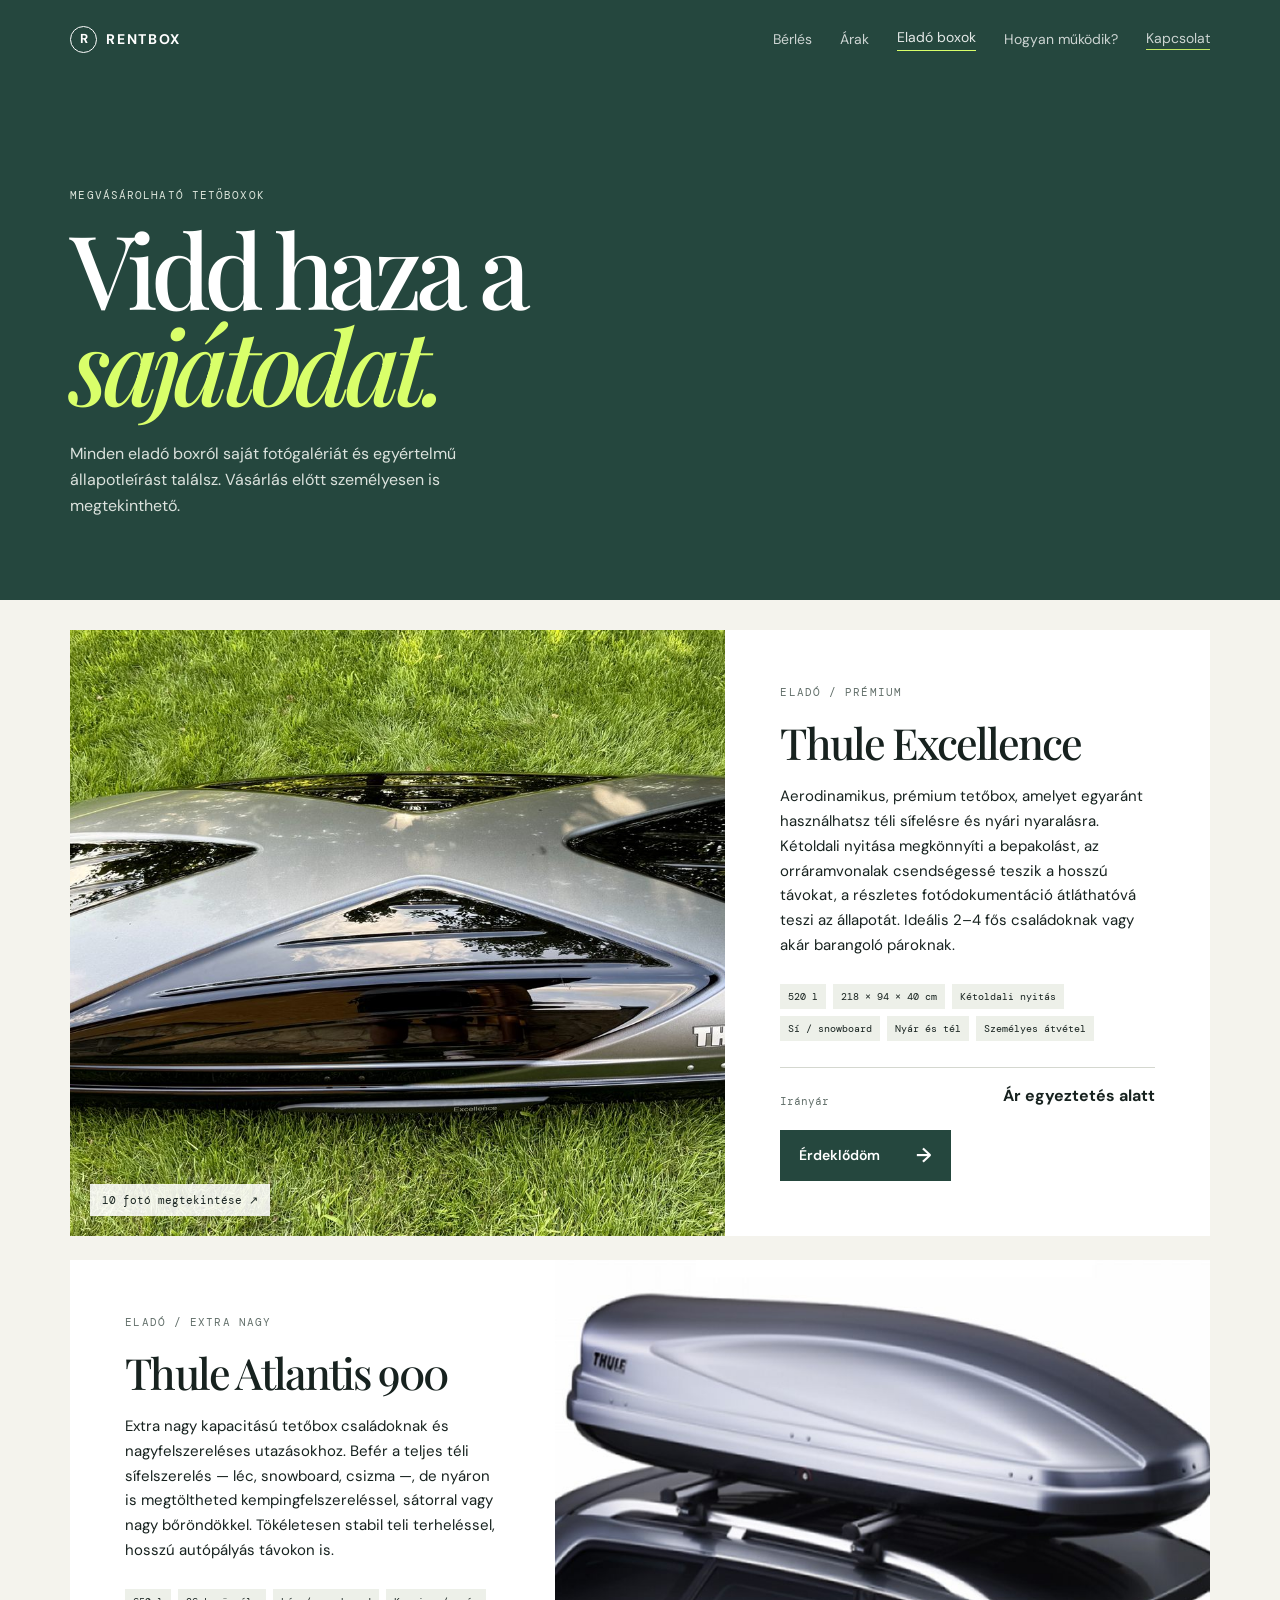
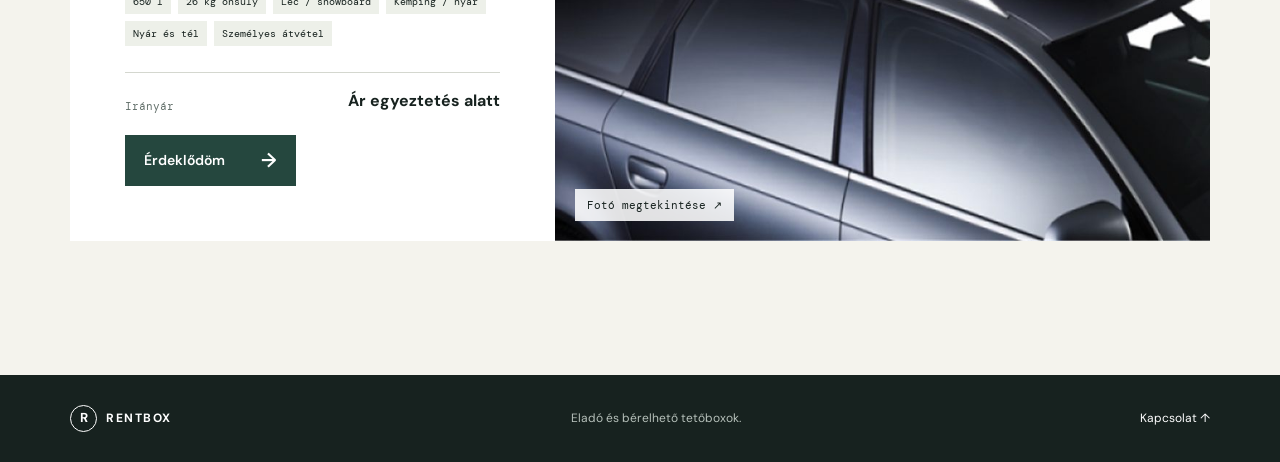
==== commit 46ad232c: "fix: szendvics menu — min-height, vastagabb vonalak, látható gomb keret" ====
--- a/elado.html
+++ b/elado.html
@@ -13,7 +13,7 @@
     <!-- ── Navbar ── -->
     <header class="site-header navbar navbar-expand-lg navbar-dark">
       <a class="brand navbar-brand" href="index.html" aria-label="Rentbox főoldal"><span class="brand-mark">R</span>RENTBOX</a>
-      <button class="navbar-toggler nav-toggle border-0 p-0" type="button"
+      <button class="navbar-toggler nav-toggle border-0" type="button"
         data-bs-toggle="collapse" data-bs-target="#navigation"
         aria-expanded="false" aria-controls="navigation" aria-label="Navigáció megnyitása">
         <span></span><span></span>
--- a/styles.css
+++ b/styles.css
@@ -53,14 +53,15 @@
    NAVBAR / HEADER
    ════════════════════════════════════════ */
 .site-header {
-  height: 78px;
+  min-height: 78px;        /* min- hogy a collapse ki tudjon nyílni */
   padding: 0 5.5vw;
   position: absolute;
   top: 0; left: 0;
   width: 100%;
   z-index: 50;
   color: #fff;
-  transition: background .35s, backdrop-filter .35s, height .35s;
+  overflow: visible;       /* ne vágja le a lenyíló menüt */
+  transition: background .35s, backdrop-filter .35s, min-height .35s;
   /* Bootstrap navbar already does display:flex + align-items:center */
 }
 
@@ -69,11 +70,10 @@
 .site-header .nav-link    { color: rgba(255,255,255,.88) !important; padding: 0 !important; opacity: .88; transition: opacity .2s; }
 .site-header .nav-link:hover { opacity: 1; }
 
-/* Pill "Kapcsolat" link */
+/* "Kapcsolat" link — acid alávonás a többi linktől való megkülönböztetéshez */
 .nav-contact {
-  border: 1px solid rgba(255,255,255,.44);
-  border-radius: 20px;
-  padding: 9px 15px !important;
+  border-bottom: 1.5px solid var(--acid);
+  padding-bottom: 2px;
 }
 
 /* Sticky scrolled state */
@@ -84,22 +84,29 @@
   backdrop-filter: blur(12px);
 }
 
-/* ── Hamburger toggle (custom lines, not BS icon) ── */
+/* Hamburger toggle gomb */
 .nav-toggle {
   display: flex;
   flex-direction: column;
-  gap: 5px;
-  padding: 8px !important;
-  background: transparent;
-  border: 0 !important;
+  justify-content: center;
+  gap: 6px;
+  width: 42px;
+  height: 42px;
+  padding: 9px !important;   /* !important: Bootstrap p-0 utility ellen */
+  background: rgba(255,255,255,.12);
+  border: 1px solid rgba(255,255,255,.25) !important;
+  border-radius: 6px;
   box-shadow: none !important;
+  cursor: pointer;
 }
 .nav-toggle span {
   display: block;
-  width: 22px;
-  height: 1px;
+  width: 24px;
+  height: 2px;
   background: #fff;
+  border-radius: 2px;
   pointer-events: none;
+  transition: background .2s;
 }
 
 /* ── Mobile nav dropdown ── */
@@ -113,7 +120,7 @@
   }
   .site-header .nav-link     { color: var(--ink) !important; opacity: 1; padding: 8px 0 !important; }
   .site-header .nav-link:hover { opacity: .75; }
-  .nav-contact { border-color: var(--line); }
+  .nav-contact { border-bottom-color: var(--muted); }
   .site-header .navbar-nav   { gap: 0; }
 }
 
